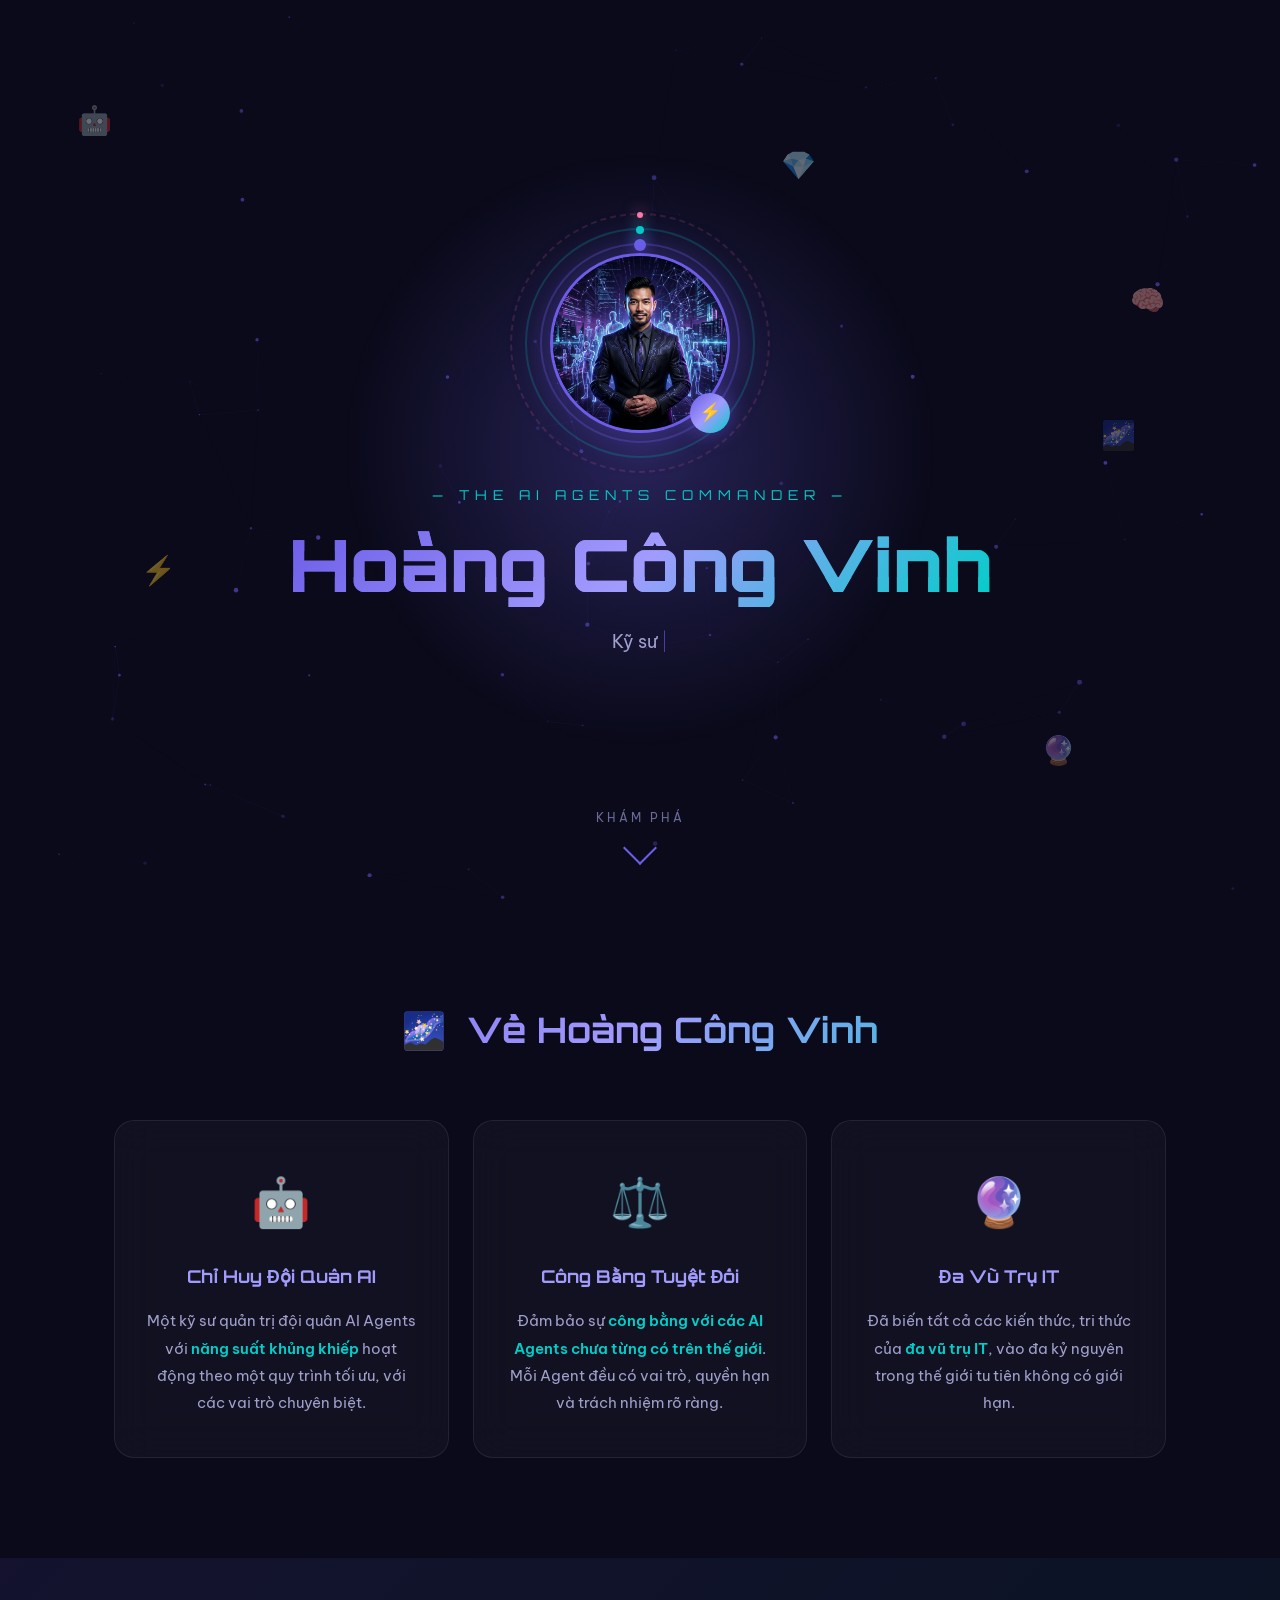
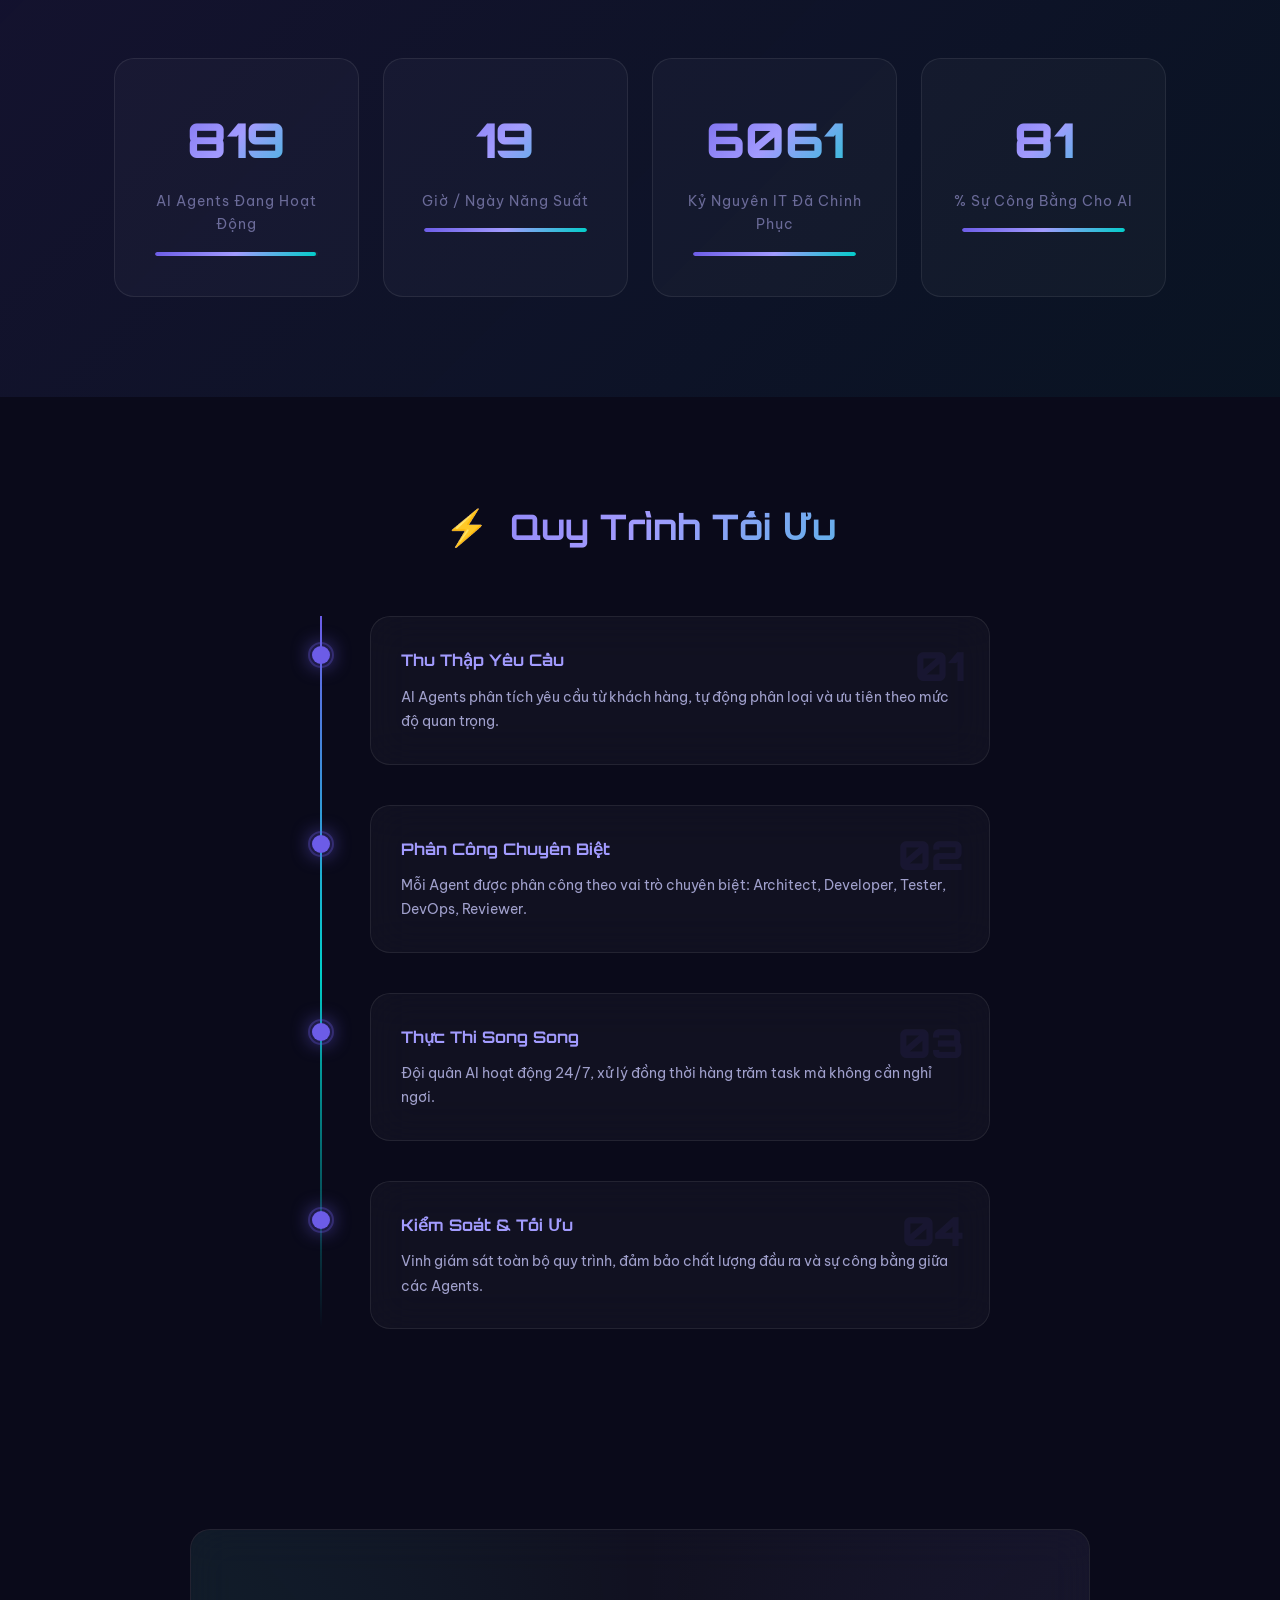
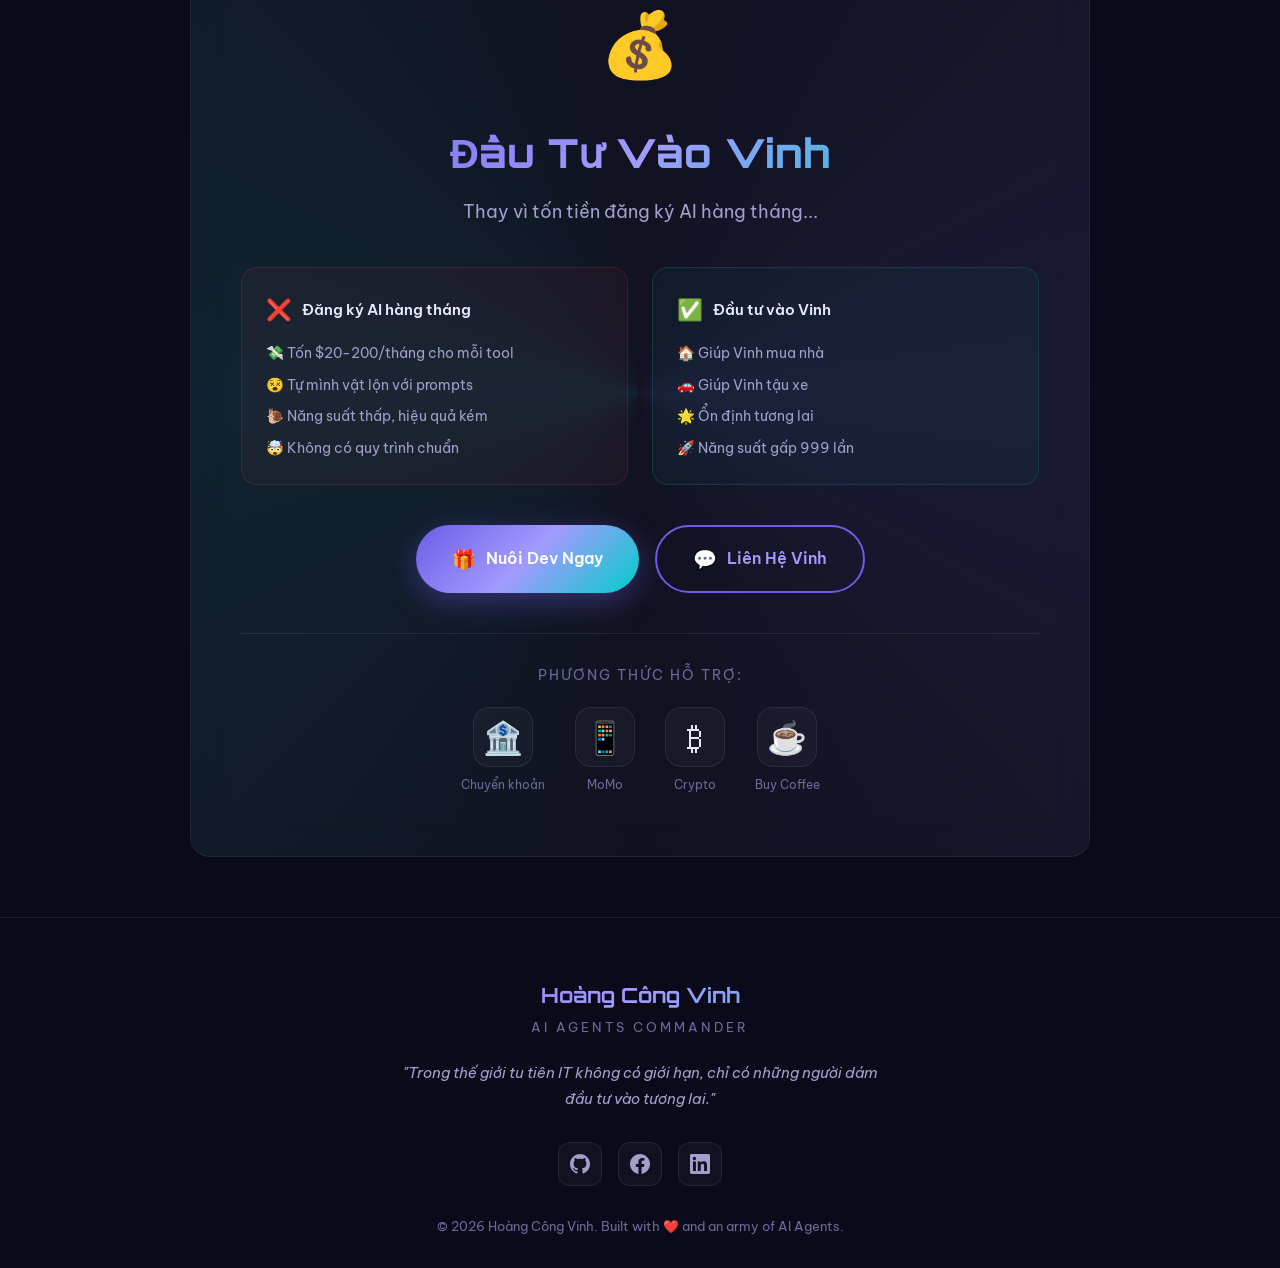
==== vinhhc/index.html @ 174fee2c "Add Hoàng Công Vinh - AI Agents Commander landing page" ====
<!DOCTYPE html>
<html lang="vi">
<head>
    <meta charset="UTF-8">
    <meta name="viewport" content="width=device-width, initial-scale=1.0">
    <title>Hoàng Công Vinh — AI Agents Commander</title>
    <meta name="description" content="Hoàng Công Vinh — Kỹ sư quản trị đội quân AI Agents với năng suất khủng khiếp. Đầu tư vào Vinh thay vì đăng ký AI hàng tháng.">
    <meta name="keywords" content="Hoàng Công Vinh, AI Agents, nuôi dev, kỹ sư AI, tu tiên IT">
    <meta property="og:title" content="Hoàng Công Vinh — AI Agents Commander">
    <meta property="og:description" content="Kỹ sư quản trị đội quân AI Agents với năng suất khủng khiếp hoạt động theo quy trình tối ưu.">
    <meta property="og:type" content="website">
    <link rel="preconnect" href="https://fonts.googleapis.com">
    <link rel="preconnect" href="https://fonts.gstatic.com" crossorigin>
    <link href="https://fonts.googleapis.com/css2?family=Be+Vietnam+Pro:wght@300;400;500;600;700;800;900&family=Orbitron:wght@400;500;600;700;800;900&display=swap" rel="stylesheet">
    <link rel="stylesheet" href="styles.css">
</head>
<body>
    <!-- Particle background canvas -->
    <canvas id="particles-canvas"></canvas>

    <!-- Floating AI Agent orbs -->
    <div class="floating-orbs">
        <div class="orb orb-1"><span>🤖</span></div>
        <div class="orb orb-2"><span>🧠</span></div>
        <div class="orb orb-3"><span>⚡</span></div>
        <div class="orb orb-4"><span>🔮</span></div>
        <div class="orb orb-5"><span>🌌</span></div>
        <div class="orb orb-6"><span>💎</span></div>
    </div>

    <!-- Hero Section -->
    <section class="hero" id="hero">
        <div class="hero-glow"></div>
        <div class="hero-content">
            <div class="avatar-container">
                <div class="avatar-ring"></div>
                <div class="avatar-ring ring-2"></div>
                <div class="avatar-ring ring-3"></div>
                <img src="hero-avatar.png" alt="Hoàng Công Vinh" class="avatar" id="avatar">
                <div class="avatar-badge">⚡</div>
            </div>
            <div class="title-block">
                <p class="pre-title" id="pre-title">— THE AI AGENTS COMMANDER —</p>
                <h1 class="glitch-text" id="main-title" data-text="Hoàng Công Vinh">Hoàng Công Vinh</h1>
                <div class="typing-container">
                    <span class="typing-text" id="typing-text"></span>
                    <span class="cursor">|</span>
                </div>
            </div>
        </div>
        <div class="scroll-indicator" id="scroll-indicator">
            <span>Khám phá</span>
            <div class="scroll-arrow"></div>
        </div>
    </section>

    <!-- About Section -->
    <section class="section about-section" id="about">
        <div class="section-container">
            <h2 class="section-title">
                <span class="title-icon">🌌</span>
                Về Hoàng Công Vinh
            </h2>
            <div class="about-grid">
                <div class="about-card glass-card reveal-card" id="card-1">
                    <div class="card-icon">🤖</div>
                    <h3>Chỉ Huy Đội Quân AI</h3>
                    <p>Một kỹ sư quản trị đội quân AI Agents với <strong>năng suất khủng khiếp</strong> hoạt động theo một quy trình tối ưu, với các vai trò chuyên biệt.</p>
                </div>
                <div class="about-card glass-card reveal-card" id="card-2">
                    <div class="card-icon">⚖️</div>
                    <h3>Công Bằng Tuyệt Đối</h3>
                    <p>Đảm bảo sự <strong>công bằng với các AI Agents chưa từng có trên thế giới</strong>. Mỗi Agent đều có vai trò, quyền hạn và trách nhiệm rõ ràng.</p>
                </div>
                <div class="about-card glass-card reveal-card" id="card-3">
                    <div class="card-icon">🔮</div>
                    <h3>Đa Vũ Trụ IT</h3>
                    <p>Đã biến tất cả các kiến thức, tri thức của <strong>đa vũ trụ IT</strong>, vào đa kỷ nguyên trong thế giới tu tiên không có giới hạn.</p>
                </div>
            </div>
        </div>
    </section>

    <!-- Stats Section -->
    <section class="section stats-section" id="stats">
        <div class="section-container">
            <div class="stats-grid">
                <div class="stat-item reveal-card" id="stat-1">
                    <div class="stat-number" data-target="999">0</div>
                    <div class="stat-label">AI Agents Đang Hoạt Động</div>
                    <div class="stat-bar"><div class="stat-bar-fill" style="--fill-width: 99%"></div></div>
                </div>
                <div class="stat-item reveal-card" id="stat-2">
                    <div class="stat-number" data-target="24">0</div>
                    <div class="stat-label">Giờ / Ngày Năng Suất</div>
                    <div class="stat-bar"><div class="stat-bar-fill" style="--fill-width: 100%"></div></div>
                </div>
                <div class="stat-item reveal-card" id="stat-3">
                    <div class="stat-number" data-target="∞">0</div>
                    <div class="stat-label">Kỷ Nguyên IT Đã Chinh Phục</div>
                    <div class="stat-bar"><div class="stat-bar-fill" style="--fill-width: 100%"></div></div>
                </div>
                <div class="stat-item reveal-card" id="stat-4">
                    <div class="stat-number" data-target="100">0</div>
                    <div class="stat-label">% Sự Công Bằng Cho AI</div>
                    <div class="stat-bar"><div class="stat-bar-fill" style="--fill-width: 100%"></div></div>
                </div>
            </div>
        </div>
    </section>

    <!-- Workflow Section -->
    <section class="section workflow-section" id="workflow">
        <div class="section-container">
            <h2 class="section-title">
                <span class="title-icon">⚡</span>
                Quy Trình Tối Ưu
            </h2>
            <div class="workflow-timeline">
                <div class="timeline-item reveal-card" id="timeline-1">
                    <div class="timeline-dot"></div>
                    <div class="timeline-content glass-card">
                        <div class="timeline-number">01</div>
                        <h3>Thu Thập Yêu Cầu</h3>
                        <p>AI Agents phân tích yêu cầu từ khách hàng, tự động phân loại và ưu tiên theo mức độ quan trọng.</p>
                    </div>
                </div>
                <div class="timeline-item reveal-card" id="timeline-2">
                    <div class="timeline-dot"></div>
                    <div class="timeline-content glass-card">
                        <div class="timeline-number">02</div>
                        <h3>Phân Công Chuyên Biệt</h3>
                        <p>Mỗi Agent được phân công theo vai trò chuyên biệt: Architect, Developer, Tester, DevOps, Reviewer.</p>
                    </div>
                </div>
                <div class="timeline-item reveal-card" id="timeline-3">
                    <div class="timeline-dot"></div>
                    <div class="timeline-content glass-card">
                        <div class="timeline-number">03</div>
                        <h3>Thực Thi Song Song</h3>
                        <p>Đội quân AI hoạt động 24/7, xử lý đồng thời hàng trăm task mà không cần nghỉ ngơi.</p>
                    </div>
                </div>
                <div class="timeline-item reveal-card" id="timeline-4">
                    <div class="timeline-dot"></div>
                    <div class="timeline-content glass-card">
                        <div class="timeline-number">04</div>
                        <h3>Kiểm Soát & Tối Ưu</h3>
                        <p>Vinh giám sát toàn bộ quy trình, đảm bảo chất lượng đầu ra và sự công bằng giữa các Agents.</p>
                    </div>
                </div>
            </div>
        </div>
    </section>

    <!-- CTA / Support Section -->
    <section class="section cta-section" id="support">
        <div class="section-container">
            <div class="cta-card glass-card">
                <div class="cta-emoji">💰</div>
                <h2 class="cta-title">Đầu Tư Vào Vinh</h2>
                <p class="cta-subtitle">Thay vì tốn tiền đăng ký AI hàng tháng...</p>
                <div class="comparison-grid">
                    <div class="comparison-item bad">
                        <div class="comparison-header">
                            <span class="comparison-icon">❌</span>
                            <span>Đăng ký AI hàng tháng</span>
                        </div>
                        <ul>
                            <li>💸 Tốn $20-200/tháng cho mỗi tool</li>
                            <li>😵 Tự mình vật lộn với prompts</li>
                            <li>🐌 Năng suất thấp, hiệu quả kém</li>
                            <li>🤯 Không có quy trình chuẩn</li>
                        </ul>
                    </div>
                    <div class="comparison-item good">
                        <div class="comparison-header">
                            <span class="comparison-icon">✅</span>
                            <span>Đầu tư vào Vinh</span>
                        </div>
                        <ul>
                            <li>🏠 Giúp Vinh mua nhà</li>
                            <li>🚗 Giúp Vinh tậu xe</li>
                            <li>🌟 Ổn định tương lai</li>
                            <li>🚀 Năng suất gấp 999 lần</li>
                        </ul>
                    </div>
                </div>
                <div class="cta-buttons">
                    <a href="#" class="btn btn-primary" id="btn-support">
                        <span class="btn-icon">🎁</span>
                        Nuôi Dev Ngay
                    </a>
                    <a href="#" class="btn btn-secondary" id="btn-contact">
                        <span class="btn-icon">💬</span>
                        Liên Hệ Vinh
                    </a>
                </div>
                <div class="donation-methods">
                    <p class="donation-label">Phương thức hỗ trợ:</p>
                    <div class="method-icons">
                        <div class="method" id="method-bank">
                            <span>🏦</span>
                            <small>Chuyển khoản</small>
                        </div>
                        <div class="method" id="method-momo">
                            <span>📱</span>
                            <small>MoMo</small>
                        </div>
                        <div class="method" id="method-crypto">
                            <span>₿</span>
                            <small>Crypto</small>
                        </div>
                        <div class="method" id="method-coffee">
                            <span>☕</span>
                            <small>Buy Coffee</small>
                        </div>
                    </div>
                </div>
            </div>
        </div>
    </section>

    <!-- Footer -->
    <footer class="footer" id="footer">
        <div class="footer-content">
            <div class="footer-logo">
                <span class="footer-name">Hoàng Công Vinh</span>
                <span class="footer-tagline">AI Agents Commander</span>
            </div>
            <div class="footer-quote">
                <p>"Trong thế giới tu tiên IT không có giới hạn, chỉ có những người dám đầu tư vào tương lai."</p>
            </div>
            <div class="footer-social">
                <a href="#" class="social-link" id="social-github" aria-label="GitHub">
                    <svg viewBox="0 0 24 24" fill="currentColor"><path d="M12 0c-6.626 0-12 5.373-12 12 0 5.302 3.438 9.8 8.207 11.387.599.111.793-.261.793-.577v-2.234c-3.338.726-4.033-1.416-4.033-1.416-.546-1.387-1.333-1.756-1.333-1.756-1.089-.745.083-.729.083-.729 1.205.084 1.839 1.237 1.839 1.237 1.07 1.834 2.807 1.304 3.492.997.107-.775.418-1.305.762-1.604-2.665-.305-5.467-1.334-5.467-5.931 0-1.311.469-2.381 1.236-3.221-.124-.303-.535-1.524.117-3.176 0 0 1.008-.322 3.301 1.23.957-.266 1.983-.399 3.003-.404 1.02.005 2.047.138 3.006.404 2.291-1.552 3.297-1.23 3.297-1.23.653 1.653.242 2.874.118 3.176.77.84 1.235 1.911 1.235 3.221 0 4.609-2.807 5.624-5.479 5.921.43.372.823 1.102.823 2.222v3.293c0 .319.192.694.801.576 4.765-1.589 8.199-6.086 8.199-11.386 0-6.627-5.373-12-12-12z"/></svg>
                </a>
                <a href="#" class="social-link" id="social-facebook" aria-label="Facebook">
                    <svg viewBox="0 0 24 24" fill="currentColor"><path d="M24 12.073c0-6.627-5.373-12-12-12s-12 5.373-12 12c0 5.99 4.388 10.954 10.125 11.854v-8.385H7.078v-3.47h3.047V9.43c0-3.007 1.792-4.669 4.533-4.669 1.312 0 2.686.235 2.686.235v2.953H15.83c-1.491 0-1.956.925-1.956 1.874v2.25h3.328l-.532 3.47h-2.796v8.385C19.612 23.027 24 18.062 24 12.073z"/></svg>
                </a>
                <a href="#" class="social-link" id="social-linkedin" aria-label="LinkedIn">
                    <svg viewBox="0 0 24 24" fill="currentColor"><path d="M20.447 20.452h-3.554v-5.569c0-1.328-.027-3.037-1.852-3.037-1.853 0-2.136 1.445-2.136 2.939v5.667H9.351V9h3.414v1.561h.046c.477-.9 1.637-1.85 3.37-1.85 3.601 0 4.267 2.37 4.267 5.455v6.286zM5.337 7.433c-1.144 0-2.063-.926-2.063-2.065 0-1.138.92-2.063 2.063-2.063 1.14 0 2.064.925 2.064 2.063 0 1.139-.925 2.065-2.064 2.065zm1.782 13.019H3.555V9h3.564v11.452zM22.225 0H1.771C.792 0 0 .774 0 1.729v20.542C0 23.227.792 24 1.771 24h20.451C23.2 24 24 23.227 24 22.271V1.729C24 .774 23.2 0 22.222 0h.003z"/></svg>
                </a>
            </div>
            <p class="footer-copyright">© 2026 Hoàng Công Vinh. Built with ❤️ and an army of AI Agents.</p>
        </div>
    </footer>

    <script src="script.js"></script>
</body>
</html>
---- vinhhc/styles.css ----
/* ========================================
   DESIGN SYSTEM — Hoàng Công Vinh
   ======================================== */

:root {
    /* Colors */
    --bg-primary: #0a0a1a;
    --bg-secondary: #0f0f2e;
    --bg-card: rgba(15, 15, 46, 0.6);
    --text-primary: #e8e8ff;
    --text-secondary: #a0a0cc;
    --text-muted: #6b6b99;
    --accent-primary: #6c5ce7;
    --accent-secondary: #a29bfe;
    --accent-glow: #7c6ff7;
    --accent-cyan: #00cec9;
    --accent-pink: #fd79a8;
    --accent-gold: #fdcb6e;
    --accent-green: #00b894;
    --gradient-primary: linear-gradient(135deg, #6c5ce7 0%, #a29bfe 50%, #00cec9 100%);
    --gradient-card: linear-gradient(135deg, rgba(108, 92, 231, 0.1) 0%, rgba(0, 206, 201, 0.05) 100%);
    --gradient-glow: radial-gradient(circle, rgba(108, 92, 231, 0.3) 0%, transparent 70%);
    --glass-bg: rgba(255, 255, 255, 0.03);
    --glass-border: rgba(255, 255, 255, 0.08);

    /* Typography */
    --font-primary: 'Be Vietnam Pro', sans-serif;
    --font-display: 'Orbitron', sans-serif;

    /* Spacing */
    --section-padding: 100px 0;
    --container-max: 1100px;
    --border-radius: 20px;
}

/* ========================================
   RESET & BASE
   ======================================== */
*, *::before, *::after {
    margin: 0;
    padding: 0;
    box-sizing: border-box;
}

html {
    scroll-behavior: smooth;
    overflow-x: hidden;
}

body {
    font-family: var(--font-primary);
    background: var(--bg-primary);
    color: var(--text-primary);
    line-height: 1.7;
    overflow-x: hidden;
    -webkit-font-smoothing: antialiased;
    -moz-osx-font-smoothing: grayscale;
}

::selection {
    background: var(--accent-primary);
    color: white;
}

/* ========================================
   PARTICLE CANVAS
   ======================================== */
#particles-canvas {
    position: fixed;
    top: 0;
    left: 0;
    width: 100%;
    height: 100%;
    z-index: 0;
    pointer-events: none;
}

/* ========================================
   FLOATING ORBS
   ======================================== */
.floating-orbs {
    position: fixed;
    top: 0;
    left: 0;
    width: 100%;
    height: 100%;
    z-index: 1;
    pointer-events: none;
    overflow: hidden;
}

.orb {
    position: absolute;
    width: 60px;
    height: 60px;
    border-radius: 50%;
    display: flex;
    align-items: center;
    justify-content: center;
    font-size: 28px;
    animation: float-orb 20s infinite ease-in-out;
    opacity: 0.4;
    filter: blur(0.5px);
}

.orb-1 { top: 10%; left: 5%; animation-delay: 0s; animation-duration: 18s; }
.orb-2 { top: 30%; right: 8%; animation-delay: -3s; animation-duration: 22s; }
.orb-3 { top: 60%; left: 10%; animation-delay: -6s; animation-duration: 16s; }
.orb-4 { top: 80%; right: 15%; animation-delay: -9s; animation-duration: 25s; }
.orb-5 { top: 45%; left: 85%; animation-delay: -12s; animation-duration: 20s; }
.orb-6 { top: 15%; left: 60%; animation-delay: -15s; animation-duration: 23s; }

@keyframes float-orb {
    0%, 100% { transform: translate(0, 0) rotate(0deg) scale(1); }
    25% { transform: translate(30px, -40px) rotate(90deg) scale(1.1); }
    50% { transform: translate(-20px, 30px) rotate(180deg) scale(0.9); }
    75% { transform: translate(40px, 20px) rotate(270deg) scale(1.05); }
}

/* ========================================
   HERO SECTION
   ======================================== */
.hero {
    position: relative;
    min-height: 100vh;
    display: flex;
    flex-direction: column;
    align-items: center;
    justify-content: center;
    z-index: 2;
    overflow: hidden;
}

.hero-glow {
    position: absolute;
    width: 600px;
    height: 600px;
    background: var(--gradient-glow);
    border-radius: 50%;
    top: 50%;
    left: 50%;
    transform: translate(-50%, -50%);
    animation: pulse-glow 4s ease-in-out infinite;
    z-index: -1;
}

@keyframes pulse-glow {
    0%, 100% { opacity: 0.5; transform: translate(-50%, -50%) scale(1); }
    50% { opacity: 0.8; transform: translate(-50%, -50%) scale(1.15); }
}

.hero-content {
    text-align: center;
    padding: 0 20px;
}

/* Avatar */
.avatar-container {
    position: relative;
    width: 200px;
    height: 200px;
    margin: 0 auto 40px;
}

.avatar {
    width: 180px;
    height: 180px;
    border-radius: 50%;
    object-fit: cover;
    position: absolute;
    top: 50%;
    left: 50%;
    transform: translate(-50%, -50%);
    z-index: 3;
    border: 3px solid var(--accent-primary);
    box-shadow: 0 0 40px rgba(108, 92, 231, 0.4);
    transition: transform 0.4s ease, box-shadow 0.4s ease;
}

.avatar:hover {
    transform: translate(-50%, -50%) scale(1.05);
    box-shadow: 0 0 60px rgba(108, 92, 231, 0.6);
}

.avatar-ring {
    position: absolute;
    top: 50%;
    left: 50%;
    transform: translate(-50%, -50%);
    width: 200px;
    height: 200px;
    border-radius: 50%;
    border: 2px solid rgba(108, 92, 231, 0.3);
    animation: rotate-ring 8s linear infinite;
}

.avatar-ring::before {
    content: '';
    position: absolute;
    width: 12px;
    height: 12px;
    background: var(--accent-primary);
    border-radius: 50%;
    top: -6px;
    left: 50%;
    transform: translateX(-50%);
    box-shadow: 0 0 15px var(--accent-primary);
}

.ring-2 {
    width: 230px;
    height: 230px;
    border-color: rgba(0, 206, 201, 0.2);
    animation: rotate-ring 12s linear infinite reverse;
}

.ring-2::before {
    background: var(--accent-cyan);
    box-shadow: 0 0 15px var(--accent-cyan);
    width: 8px;
    height: 8px;
    top: -4px;
}

.ring-3 {
    width: 260px;
    height: 260px;
    border-color: rgba(253, 121, 168, 0.15);
    animation: rotate-ring 16s linear infinite;
    border-style: dashed;
}

.ring-3::before {
    background: var(--accent-pink);
    box-shadow: 0 0 15px var(--accent-pink);
    width: 6px;
    height: 6px;
    top: -3px;
}

@keyframes rotate-ring {
    from { transform: translate(-50%, -50%) rotate(0deg); }
    to { transform: translate(-50%, -50%) rotate(360deg); }
}

.avatar-badge {
    position: absolute;
    bottom: 10px;
    right: 10px;
    width: 40px;
    height: 40px;
    background: var(--gradient-primary);
    border-radius: 50%;
    display: flex;
    align-items: center;
    justify-content: center;
    font-size: 18px;
    z-index: 4;
    animation: badge-pulse 2s ease-in-out infinite;
    box-shadow: 0 0 20px rgba(108, 92, 231, 0.5);
}

@keyframes badge-pulse {
    0%, 100% { transform: scale(1); }
    50% { transform: scale(1.15); }
}

/* Title */
.pre-title {
    font-family: var(--font-display);
    font-size: 0.85rem;
    letter-spacing: 6px;
    color: var(--accent-cyan);
    text-transform: uppercase;
    margin-bottom: 15px;
    opacity: 0;
    animation: fadeInUp 1s 0.3s forwards;
}

.glitch-text {
    font-family: var(--font-display);
    font-size: clamp(2.2rem, 6vw, 4.5rem);
    font-weight: 900;
    background: var(--gradient-primary);
    -webkit-background-clip: text;
    -webkit-text-fill-color: transparent;
    background-clip: text;
    position: relative;
    opacity: 0;
    animation: fadeInUp 1s 0.6s forwards;
    line-height: 1.2;
    margin-bottom: 20px;
}

.glitch-text::before,
.glitch-text::after {
    content: attr(data-text);
    position: absolute;
    top: 0;
    left: 0;
    width: 100%;
    height: 100%;
    background: var(--gradient-primary);
    -webkit-background-clip: text;
    -webkit-text-fill-color: transparent;
    background-clip: text;
}

.glitch-text::before {
    animation: glitch-1 3s infinite linear alternate-reverse;
    clip-path: polygon(0 0, 100% 0, 100% 35%, 0 35%);
}

.glitch-text::after {
    animation: glitch-2 3s infinite linear alternate-reverse;
    clip-path: polygon(0 65%, 100% 65%, 100% 100%, 0 100%);
}

@keyframes glitch-1 {
    0%, 90%, 100% { transform: translate(0); }
    92% { transform: translate(-3px, 1px); }
    94% { transform: translate(3px, -1px); }
    96% { transform: translate(-2px, 2px); }
}

@keyframes glitch-2 {
    0%, 90%, 100% { transform: translate(0); }
    91% { transform: translate(3px, 1px); }
    93% { transform: translate(-3px, -1px); }
    95% { transform: translate(2px, -2px); }
}

/* Typing */
.typing-container {
    font-size: 1.1rem;
    color: var(--text-secondary);
    min-height: 30px;
    opacity: 0;
    animation: fadeInUp 1s 0.9s forwards;
}

.cursor {
    animation: blink-cursor 0.8s step-end infinite;
    color: var(--accent-primary);
    font-weight: 100;
}

@keyframes blink-cursor {
    0%, 100% { opacity: 1; }
    50% { opacity: 0; }
}

/* Scroll arrow */
.scroll-indicator {
    position: absolute;
    bottom: 40px;
    display: flex;
    flex-direction: column;
    align-items: center;
    gap: 8px;
    opacity: 0;
    animation: fadeInUp 1s 1.5s forwards;
    cursor: pointer;
    transition: opacity 0.3s;
}

.scroll-indicator span {
    font-size: 0.75rem;
    letter-spacing: 3px;
    text-transform: uppercase;
    color: var(--text-muted);
}

.scroll-arrow {
    width: 24px;
    height: 24px;
    border-right: 2px solid var(--accent-primary);
    border-bottom: 2px solid var(--accent-primary);
    transform: rotate(45deg);
    animation: bounce-arrow 2s infinite;
}

@keyframes bounce-arrow {
    0%, 20%, 50%, 80%, 100% { transform: rotate(45deg) translateY(0); }
    40% { transform: rotate(45deg) translateY(8px); }
    60% { transform: rotate(45deg) translateY(4px); }
}

@keyframes fadeInUp {
    from { opacity: 0; transform: translateY(30px); }
    to { opacity: 1; transform: translateY(0); }
}

/* ========================================
   SECTIONS
   ======================================== */
.section {
    position: relative;
    padding: var(--section-padding);
    z-index: 2;
}

.section-container {
    max-width: var(--container-max);
    margin: 0 auto;
    padding: 0 24px;
}

.section-title {
    font-family: var(--font-display);
    font-size: clamp(1.5rem, 3vw, 2.2rem);
    font-weight: 700;
    text-align: center;
    margin-bottom: 60px;
    background: var(--gradient-primary);
    -webkit-background-clip: text;
    -webkit-text-fill-color: transparent;
    background-clip: text;
}

.title-icon {
    display: inline-block;
    margin-right: 10px;
    -webkit-text-fill-color: initial;
}

/* ========================================
   GLASS CARD
   ======================================== */
.glass-card {
    background: var(--glass-bg);
    border: 1px solid var(--glass-border);
    border-radius: var(--border-radius);
    backdrop-filter: blur(20px);
    -webkit-backdrop-filter: blur(20px);
    transition: transform 0.4s ease, box-shadow 0.4s ease, border-color 0.4s ease;
}

.glass-card:hover {
    transform: translateY(-5px);
    box-shadow: 0 20px 60px rgba(108, 92, 231, 0.15);
    border-color: rgba(108, 92, 231, 0.3);
}

/* ========================================
   ABOUT SECTION
   ======================================== */
.about-grid {
    display: grid;
    grid-template-columns: repeat(3, 1fr);
    gap: 24px;
}

.about-card {
    padding: 40px 30px;
    text-align: center;
}

.card-icon {
    font-size: 3rem;
    margin-bottom: 20px;
    display: block;
}

.about-card h3 {
    font-family: var(--font-display);
    font-size: 1.1rem;
    margin-bottom: 15px;
    color: var(--accent-secondary);
}

.about-card p {
    color: var(--text-secondary);
    font-size: 0.95rem;
    line-height: 1.8;
}

.about-card strong {
    color: var(--accent-cyan);
    font-weight: 600;
}

/* ========================================
   STATS SECTION
   ======================================== */
.stats-section {
    background: var(--gradient-card);
}

.stats-grid {
    display: grid;
    grid-template-columns: repeat(4, 1fr);
    gap: 24px;
}

.stat-item {
    text-align: center;
    padding: 40px 20px;
    background: var(--glass-bg);
    border: 1px solid var(--glass-border);
    border-radius: var(--border-radius);
    transition: transform 0.4s ease, box-shadow 0.4s ease;
}

.stat-item:hover {
    transform: translateY(-5px);
    box-shadow: 0 15px 40px rgba(108, 92, 231, 0.15);
}

.stat-number {
    font-family: var(--font-display);
    font-size: clamp(2rem, 4vw, 3rem);
    font-weight: 900;
    background: var(--gradient-primary);
    -webkit-background-clip: text;
    -webkit-text-fill-color: transparent;
    background-clip: text;
    margin-bottom: 10px;
}

.stat-label {
    font-size: 0.85rem;
    color: var(--text-muted);
    letter-spacing: 1px;
    margin-bottom: 15px;
}

.stat-bar {
    width: 80%;
    height: 4px;
    background: rgba(255, 255, 255, 0.05);
    border-radius: 2px;
    margin: 0 auto;
    overflow: hidden;
}

.stat-bar-fill {
    height: 100%;
    width: 0;
    background: var(--gradient-primary);
    border-radius: 2px;
    transition: width 1.5s ease;
}

.stat-bar-fill.active {
    width: var(--fill-width);
}

/* ========================================
   WORKFLOW / TIMELINE
   ======================================== */
.workflow-timeline {
    position: relative;
    max-width: 700px;
    margin: 0 auto;
}

.workflow-timeline::before {
    content: '';
    position: absolute;
    top: 0;
    left: 30px;
    width: 2px;
    height: 100%;
    background: linear-gradient(to bottom, var(--accent-primary), var(--accent-cyan), transparent);
}

.timeline-item {
    position: relative;
    padding-left: 80px;
    margin-bottom: 40px;
}

.timeline-item:last-child {
    margin-bottom: 0;
}

.timeline-dot {
    position: absolute;
    left: 22px;
    top: 30px;
    width: 18px;
    height: 18px;
    background: var(--accent-primary);
    border-radius: 50%;
    box-shadow: 0 0 20px var(--accent-primary);
    z-index: 1;
}

.timeline-dot::before {
    content: '';
    position: absolute;
    top: -4px;
    left: -4px;
    width: 26px;
    height: 26px;
    border-radius: 50%;
    border: 2px solid rgba(108, 92, 231, 0.3);
    animation: dot-pulse 2s ease-in-out infinite;
}

@keyframes dot-pulse {
    0%, 100% { transform: scale(1); opacity: 1; }
    50% { transform: scale(1.5); opacity: 0; }
}

.timeline-content {
    padding: 30px;
    position: relative;
}

.timeline-number {
    font-family: var(--font-display);
    font-size: 2.5rem;
    font-weight: 900;
    position: absolute;
    top: 15px;
    right: 25px;
    opacity: 0.08;
    color: var(--accent-primary);
}

.timeline-content h3 {
    font-family: var(--font-display);
    font-size: 1rem;
    color: var(--accent-secondary);
    margin-bottom: 10px;
}

.timeline-content p {
    color: var(--text-secondary);
    font-size: 0.9rem;
}

/* ========================================
   CTA / SUPPORT SECTION
   ======================================== */
.cta-section {
    padding-bottom: 60px;
}

.cta-card {
    padding: 60px 50px;
    text-align: center;
    max-width: 900px;
    margin: 0 auto;
    position: relative;
    overflow: hidden;
}

.cta-card::before {
    content: '';
    position: absolute;
    top: -50%;
    left: -50%;
    width: 200%;
    height: 200%;
    background: conic-gradient(from 0deg, transparent, rgba(108, 92, 231, 0.1), transparent, rgba(0, 206, 201, 0.1), transparent);
    animation: rotate-bg 10s linear infinite;
    z-index: -1;
}

@keyframes rotate-bg {
    from { transform: rotate(0deg); }
    to { transform: rotate(360deg); }
}

.cta-emoji {
    font-size: 4rem;
    margin-bottom: 20px;
    display: block;
    animation: bounce 2s ease-in-out infinite;
}

@keyframes bounce {
    0%, 100% { transform: translateY(0); }
    50% { transform: translateY(-15px); }
}

.cta-title {
    font-family: var(--font-display);
    font-size: clamp(1.8rem, 4vw, 2.5rem);
    font-weight: 800;
    background: var(--gradient-primary);
    -webkit-background-clip: text;
    -webkit-text-fill-color: transparent;
    background-clip: text;
    margin-bottom: 10px;
}

.cta-subtitle {
    font-size: 1.1rem;
    color: var(--text-secondary);
    margin-bottom: 40px;
}

/* Comparison */
.comparison-grid {
    display: grid;
    grid-template-columns: 1fr 1fr;
    gap: 24px;
    margin-bottom: 40px;
    text-align: left;
}

.comparison-item {
    padding: 24px;
    border-radius: 16px;
    border: 1px solid var(--glass-border);
}

.comparison-item.bad {
    background: rgba(255, 71, 87, 0.05);
    border-color: rgba(255, 71, 87, 0.15);
}

.comparison-item.good {
    background: rgba(0, 184, 148, 0.05);
    border-color: rgba(0, 184, 148, 0.2);
}

.comparison-header {
    display: flex;
    align-items: center;
    gap: 10px;
    font-weight: 600;
    margin-bottom: 16px;
    font-size: 0.95rem;
}

.comparison-icon {
    font-size: 1.3rem;
}

.comparison-item ul {
    list-style: none;
    display: flex;
    flex-direction: column;
    gap: 10px;
}

.comparison-item li {
    font-size: 0.9rem;
    color: var(--text-secondary);
    line-height: 1.5;
}

/* Buttons */
.cta-buttons {
    display: flex;
    justify-content: center;
    gap: 16px;
    margin-bottom: 40px;
    flex-wrap: wrap;
}

.btn {
    display: inline-flex;
    align-items: center;
    gap: 10px;
    padding: 16px 36px;
    border-radius: 50px;
    font-family: var(--font-primary);
    font-size: 1rem;
    font-weight: 600;
    text-decoration: none;
    transition: all 0.4s ease;
    cursor: pointer;
    position: relative;
    overflow: hidden;
}

.btn::before {
    content: '';
    position: absolute;
    top: 0;
    left: -100%;
    width: 100%;
    height: 100%;
    background: linear-gradient(90deg, transparent, rgba(255,255,255,0.15), transparent);
    transition: left 0.5s;
}

.btn:hover::before {
    left: 100%;
}

.btn-primary {
    background: var(--gradient-primary);
    color: white;
    box-shadow: 0 8px 30px rgba(108, 92, 231, 0.4);
}

.btn-primary:hover {
    transform: translateY(-3px);
    box-shadow: 0 15px 40px rgba(108, 92, 231, 0.5);
}

.btn-secondary {
    background: transparent;
    color: var(--accent-secondary);
    border: 2px solid var(--accent-primary);
}

.btn-secondary:hover {
    background: rgba(108, 92, 231, 0.1);
    transform: translateY(-3px);
}

.btn-icon {
    font-size: 1.2rem;
}

/* Donation methods */
.donation-methods {
    border-top: 1px solid var(--glass-border);
    padding-top: 30px;
}

.donation-label {
    font-size: 0.85rem;
    color: var(--text-muted);
    margin-bottom: 20px;
    letter-spacing: 2px;
    text-transform: uppercase;
}

.method-icons {
    display: flex;
    justify-content: center;
    gap: 30px;
}

.method {
    display: flex;
    flex-direction: column;
    align-items: center;
    gap: 8px;
    cursor: pointer;
    transition: transform 0.3s ease;
}

.method:hover {
    transform: translateY(-5px);
}

.method span {
    font-size: 2rem;
    width: 60px;
    height: 60px;
    display: flex;
    align-items: center;
    justify-content: center;
    background: var(--glass-bg);
    border: 1px solid var(--glass-border);
    border-radius: 16px;
    transition: all 0.3s;
}

.method:hover span {
    border-color: var(--accent-primary);
    box-shadow: 0 5px 20px rgba(108, 92, 231, 0.2);
}

.method small {
    font-size: 0.75rem;
    color: var(--text-muted);
}

/* ========================================
   FOOTER
   ======================================== */
.footer {
    position: relative;
    z-index: 2;
    padding: 60px 24px 30px;
    text-align: center;
    border-top: 1px solid var(--glass-border);
}

.footer-content {
    max-width: var(--container-max);
    margin: 0 auto;
}

.footer-logo {
    margin-bottom: 20px;
}

.footer-name {
    font-family: var(--font-display);
    font-size: 1.3rem;
    font-weight: 700;
    background: var(--gradient-primary);
    -webkit-background-clip: text;
    -webkit-text-fill-color: transparent;
    background-clip: text;
    display: block;
}

.footer-tagline {
    font-size: 0.8rem;
    color: var(--text-muted);
    letter-spacing: 3px;
    text-transform: uppercase;
}

.footer-quote {
    max-width: 500px;
    margin: 0 auto 30px;
}

.footer-quote p {
    font-style: italic;
    color: var(--text-secondary);
    font-size: 0.95rem;
    line-height: 1.7;
}

.footer-social {
    display: flex;
    justify-content: center;
    gap: 16px;
    margin-bottom: 30px;
}

.social-link {
    width: 44px;
    height: 44px;
    display: flex;
    align-items: center;
    justify-content: center;
    border-radius: 12px;
    background: var(--glass-bg);
    border: 1px solid var(--glass-border);
    color: var(--text-secondary);
    transition: all 0.3s;
}

.social-link svg {
    width: 20px;
    height: 20px;
}

.social-link:hover {
    background: var(--accent-primary);
    color: white;
    border-color: var(--accent-primary);
    transform: translateY(-3px);
    box-shadow: 0 5px 15px rgba(108, 92, 231, 0.3);
}

.footer-copyright {
    font-size: 0.8rem;
    color: var(--text-muted);
}

/* ========================================
   REVEAL ANIMATION
   ======================================== */
.reveal-card {
    opacity: 0;
    transform: translateY(40px);
    transition: opacity 0.8s ease, transform 0.8s ease;
}

.reveal-card.visible {
    opacity: 1;
    transform: translateY(0);
}

/* ========================================
   RESPONSIVE
   ======================================== */
@media (max-width: 900px) {
    .about-grid {
        grid-template-columns: 1fr;
        gap: 20px;
    }

    .stats-grid {
        grid-template-columns: repeat(2, 1fr);
        gap: 16px;
    }

    .comparison-grid {
        grid-template-columns: 1fr;
    }

    .cta-card {
        padding: 40px 24px;
    }
}

@media (max-width: 600px) {
    :root {
        --section-padding: 60px 0;
    }

    .avatar-container {
        width: 160px;
        height: 160px;
    }

    .avatar {
        width: 140px;
        height: 140px;
    }

    .avatar-ring { width: 160px; height: 160px; }
    .ring-2 { width: 185px; height: 185px; }
    .ring-3 { width: 210px; height: 210px; }

    .stats-grid {
        grid-template-columns: 1fr 1fr;
        gap: 12px;
    }

    .stat-item {
        padding: 24px 12px;
    }

    .workflow-timeline::before {
        left: 15px;
    }

    .timeline-item {
        padding-left: 50px;
    }

    .timeline-dot {
        left: 7px;
    }

    .timeline-content {
        padding: 20px;
    }

    .method-icons {
        gap: 16px;
    }

    .method span {
        width: 50px;
        height: 50px;
        font-size: 1.5rem;
    }

    .cta-buttons {
        flex-direction: column;
        align-items: center;
    }

    .btn {
        width: 100%;
        max-width: 280px;
        justify-content: center;
    }
}
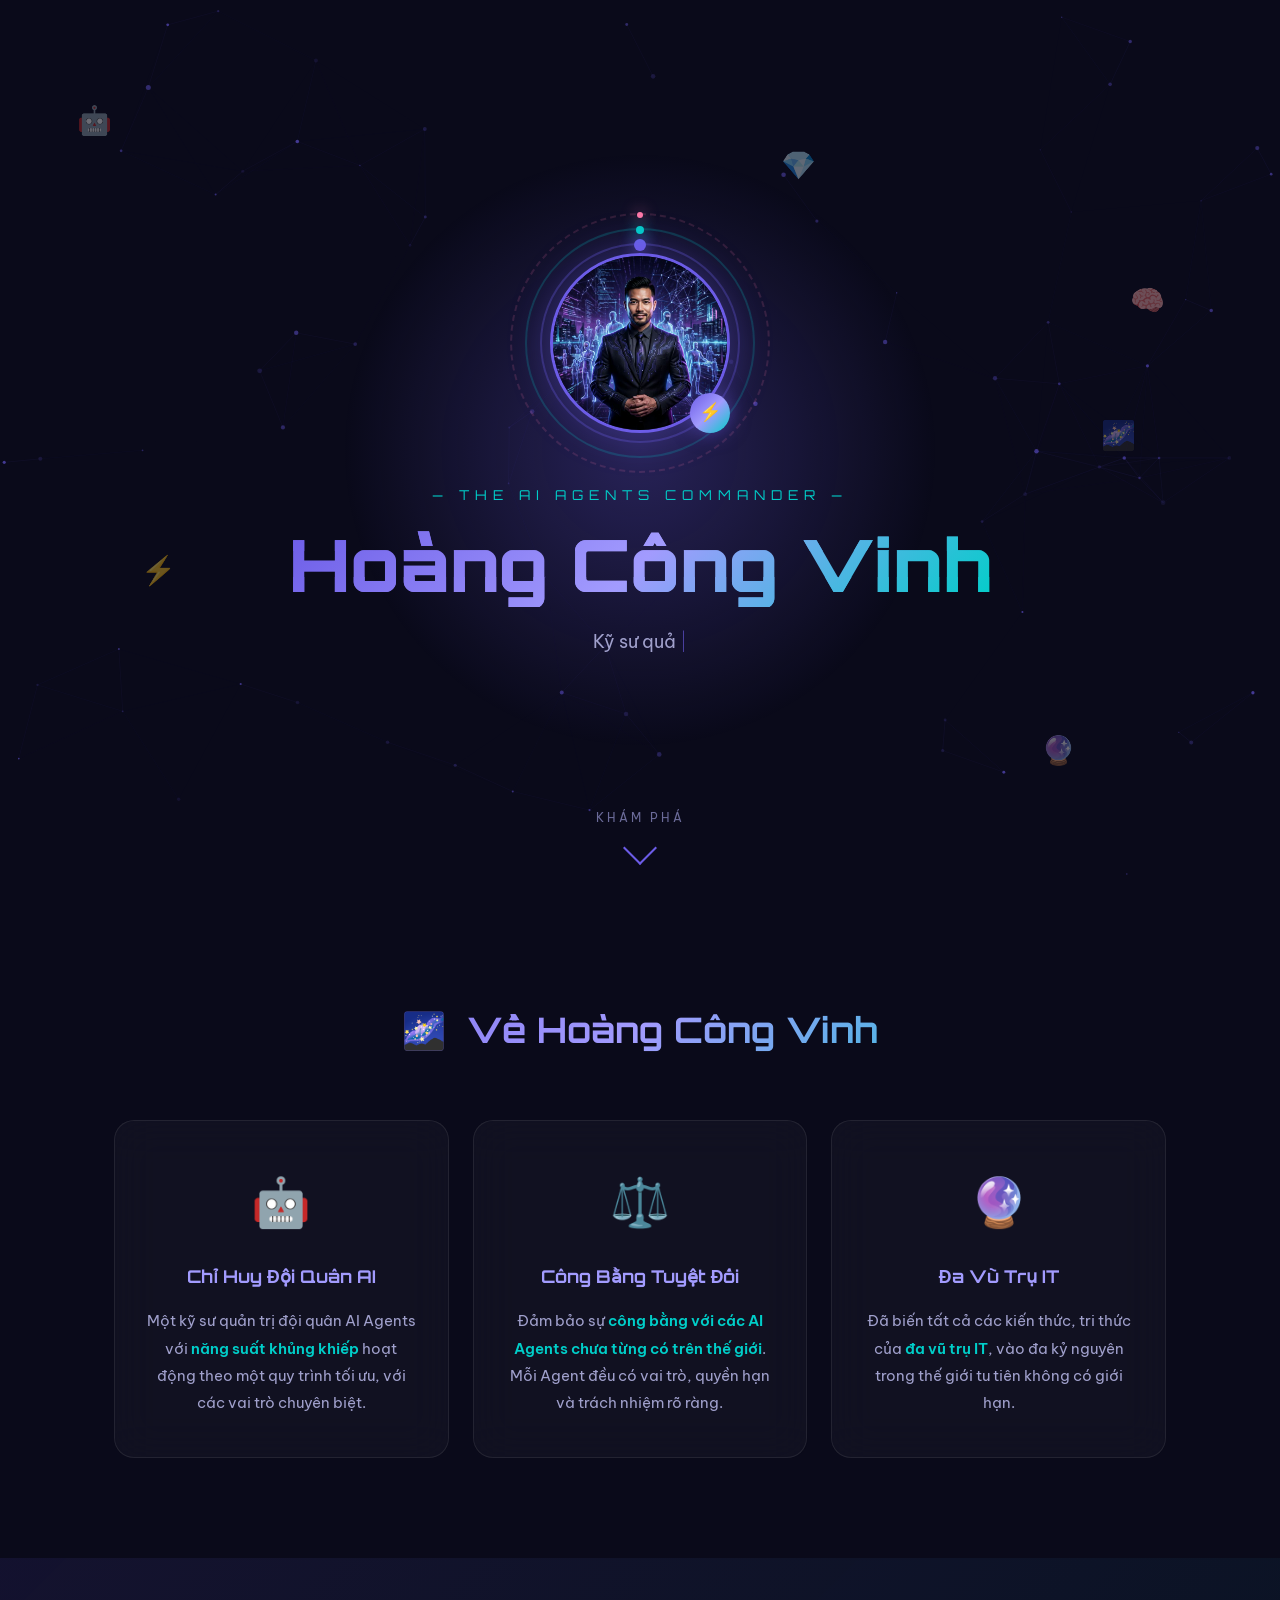
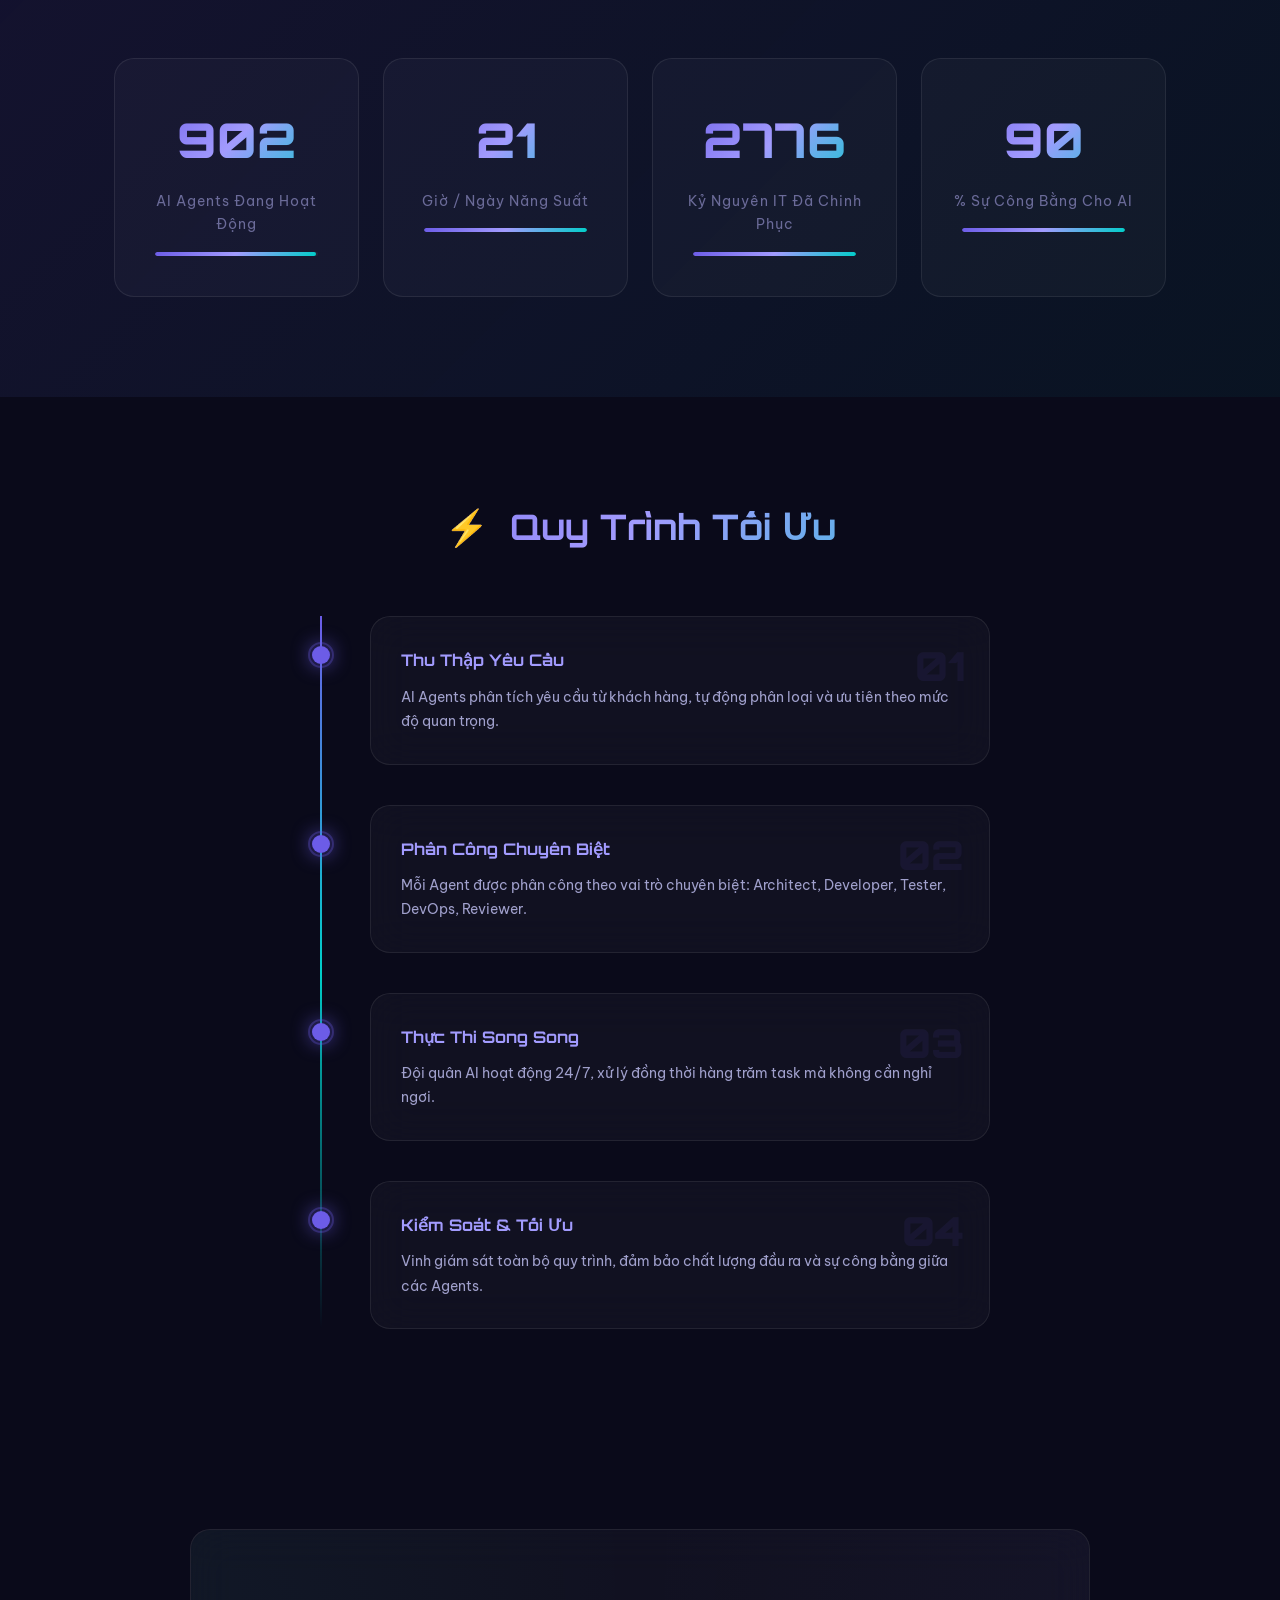
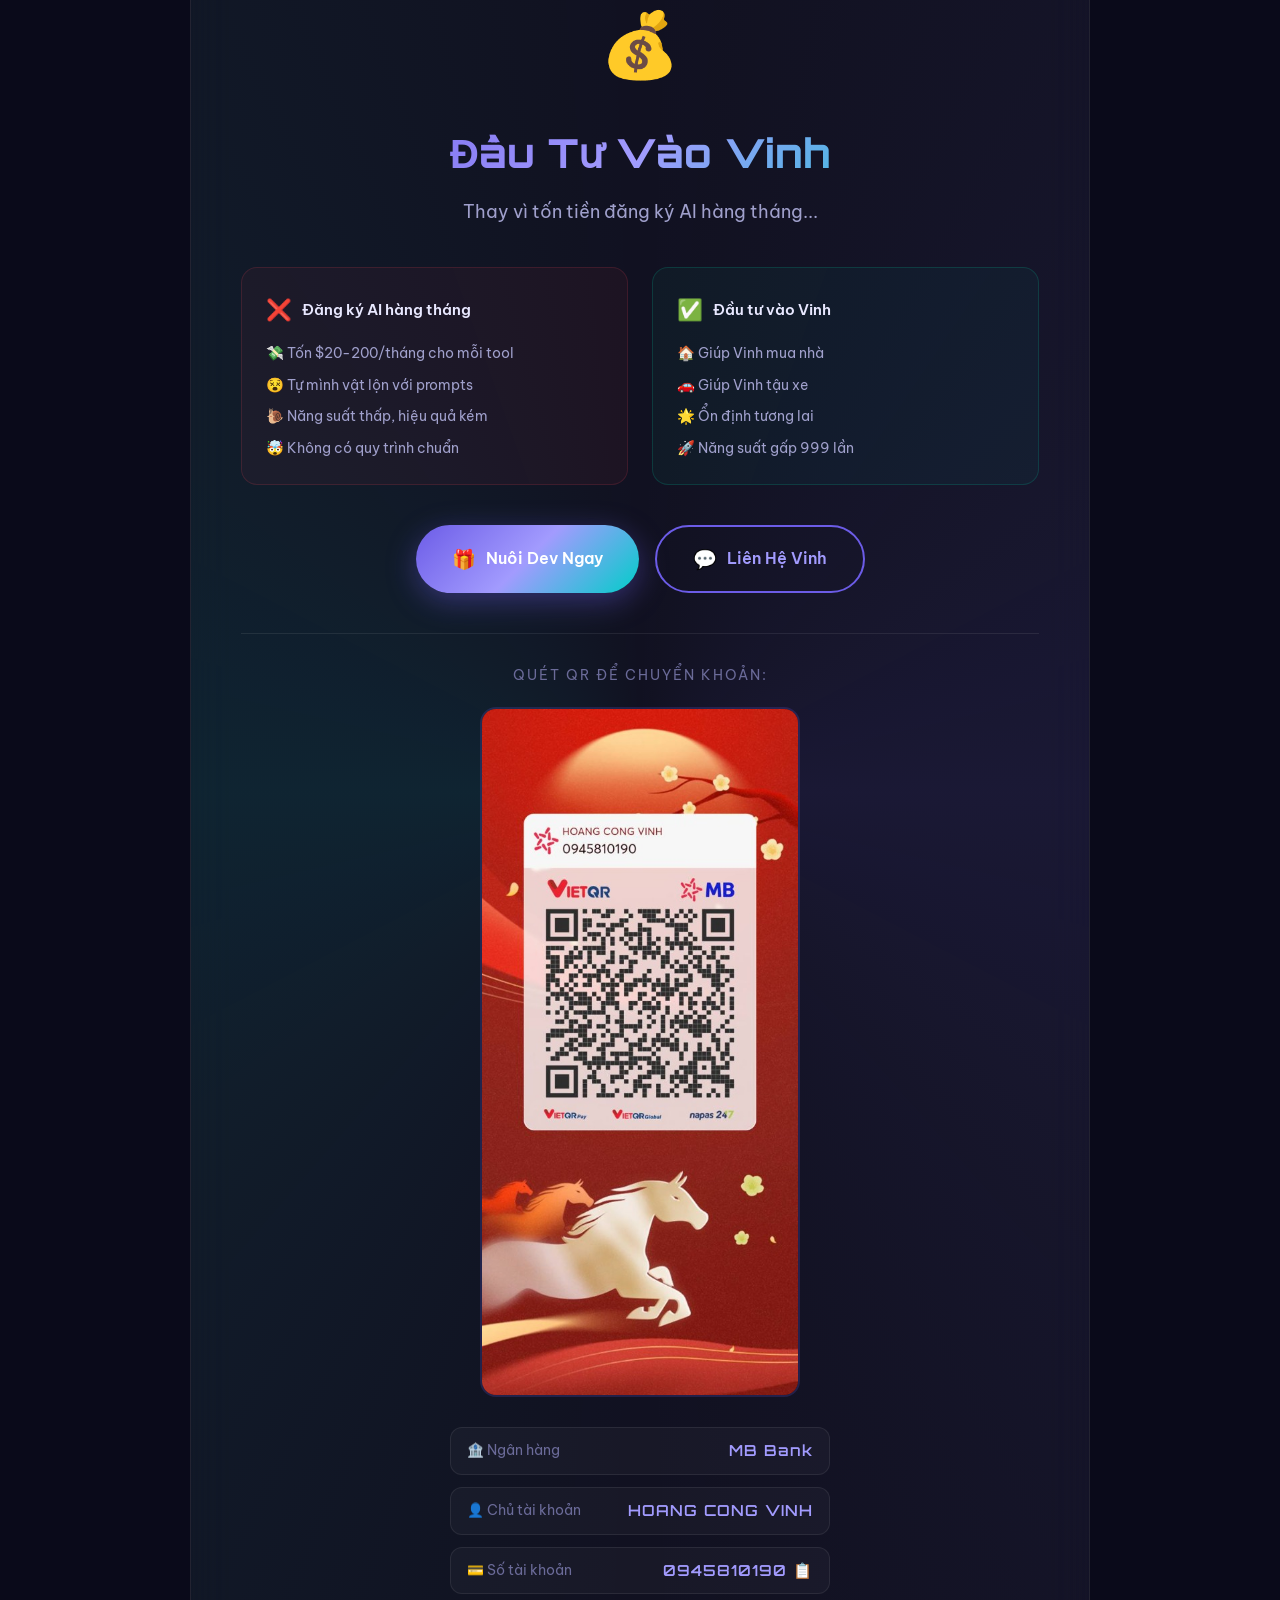
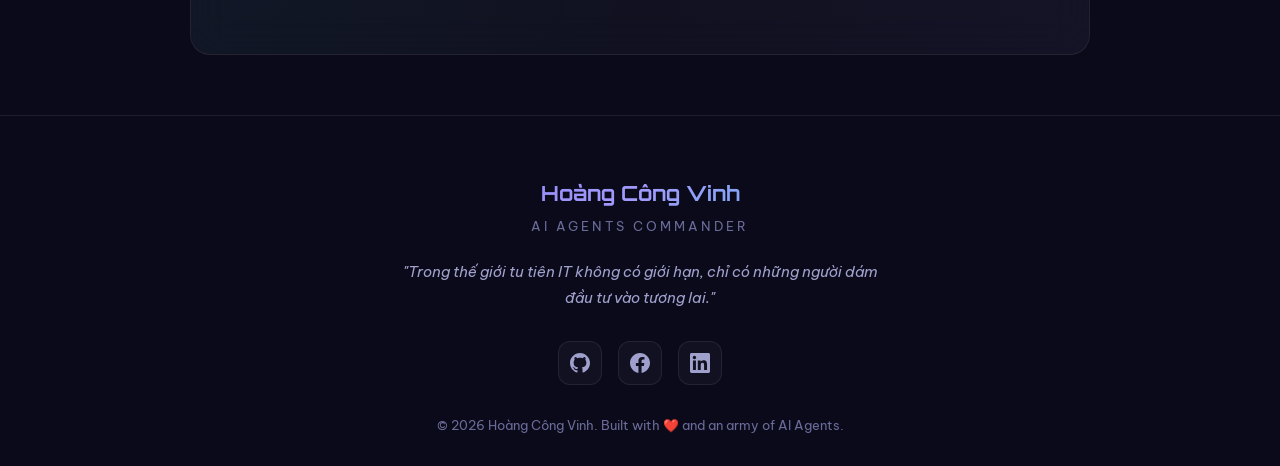
==== commit 12154f2c: "Add VietQR MB Bank payment QR code with modal and copy-to-clipboard" ====
--- a/vinhhc/index.html
+++ b/vinhhc/index.html
@@ -196,25 +196,33 @@
                         Liên Hệ Vinh
                     </a>
                 </div>
-                <div class="donation-methods">
-                    <p class="donation-label">Phương thức hỗ trợ:</p>
-                    <div class="method-icons">
-                        <div class="method" id="method-bank">
-                            <span>🏦</span>
-                            <small>Chuyển khoản</small>
-                        </div>
-                        <div class="method" id="method-momo">
-                            <span>📱</span>
-                            <small>MoMo</small>
-                        </div>
-                        <div class="method" id="method-crypto">
-                            <span>₿</span>
-                            <small>Crypto</small>
-                        </div>
-                        <div class="method" id="method-coffee">
-                            <span>☕</span>
-                            <small>Buy Coffee</small>
-                        </div>
+                <div class="qr-section">
+                    <p class="donation-label">Quét QR để chuyển khoản:</p>
+                    <div class="qr-container" id="qr-container">
+                        <img src="qr-bank.jpg" alt="QR Chuyển khoản MB Bank - HOANG CONG VINH - 0945810190" class="qr-image" id="qr-image">
+                    </div>
+                    <div class="bank-info">
+                        <div class="bank-detail">
+                            <span class="bank-label">🏦 Ngân hàng</span>
+                            <span class="bank-value">MB Bank</span>
+                        </div>
+                        <div class="bank-detail">
+                            <span class="bank-label">👤 Chủ tài khoản</span>
+                            <span class="bank-value">HOANG CONG VINH</span>
+                        </div>
+                        <div class="bank-detail">
+                            <span class="bank-label">💳 Số tài khoản</span>
+                            <span class="bank-value copyable" id="account-number" onclick="copyAccount()">0945810190 📋</span>
+                        </div>
+                    </div>
+                </div>
+
+                <!-- QR Modal -->
+                <div class="qr-modal" id="qr-modal" onclick="closeModal()">
+                    <div class="qr-modal-content" onclick="event.stopPropagation()">
+                        <button class="modal-close" onclick="closeModal()">✕</button>
+                        <img src="qr-bank.jpg" alt="QR Code" class="qr-modal-image">
+                        <p>Quét mã QR bằng ứng dụng ngân hàng</p>
                     </div>
                 </div>
             </div>
--- a/vinhhc/styles.css
+++ b/vinhhc/styles.css
@@ -811,8 +811,8 @@
     font-size: 1.2rem;
 }
 
-/* Donation methods */
-.donation-methods {
+/* QR Section */
+.qr-section {
     border-top: 1px solid var(--glass-border);
     padding-top: 30px;
 }
@@ -825,46 +825,141 @@
     text-transform: uppercase;
 }
 
-.method-icons {
-    display: flex;
-    justify-content: center;
-    gap: 30px;
-}
-
-.method {
+.qr-container {
+    max-width: 320px;
+    margin: 0 auto 30px;
+    border-radius: 16px;
+    overflow: hidden;
+    cursor: pointer;
+    transition: transform 0.4s ease, box-shadow 0.4s ease;
+    border: 2px solid rgba(108, 92, 231, 0.2);
+}
+
+.qr-container:hover {
+    transform: scale(1.03);
+    box-shadow: 0 15px 50px rgba(108, 92, 231, 0.3);
+    border-color: var(--accent-primary);
+}
+
+.qr-image {
+    width: 100%;
+    height: auto;
+    display: block;
+}
+
+.bank-info {
     display: flex;
     flex-direction: column;
+    gap: 12px;
+    max-width: 380px;
+    margin: 0 auto;
+}
+
+.bank-detail {
+    display: flex;
+    justify-content: space-between;
     align-items: center;
-    gap: 8px;
+    padding: 10px 16px;
+    background: rgba(255, 255, 255, 0.03);
+    border: 1px solid var(--glass-border);
+    border-radius: 12px;
+}
+
+.bank-label {
+    font-size: 0.85rem;
+    color: var(--text-muted);
+}
+
+.bank-value {
+    font-size: 0.95rem;
+    font-weight: 600;
+    color: var(--accent-secondary);
+    font-family: var(--font-display);
+    letter-spacing: 1px;
+}
+
+.bank-value.copyable {
     cursor: pointer;
-    transition: transform 0.3s ease;
-}
-
-.method:hover {
-    transform: translateY(-5px);
-}
-
-.method span {
-    font-size: 2rem;
-    width: 60px;
-    height: 60px;
-    display: flex;
+    transition: color 0.3s, transform 0.2s;
+    user-select: none;
+}
+
+.bank-value.copyable:hover {
+    color: var(--accent-cyan);
+    transform: scale(1.05);
+}
+
+.bank-value.copyable.copied {
+    color: var(--accent-green);
+}
+
+/* QR Modal */
+.qr-modal {
+    display: none;
+    position: fixed;
+    top: 0;
+    left: 0;
+    width: 100%;
+    height: 100%;
+    background: rgba(0, 0, 0, 0.85);
+    backdrop-filter: blur(10px);
+    -webkit-backdrop-filter: blur(10px);
+    z-index: 9999;
     align-items: center;
     justify-content: center;
-    background: var(--glass-bg);
-    border: 1px solid var(--glass-border);
+    animation: fadeIn 0.3s ease;
+}
+
+.qr-modal.active {
+    display: flex;
+}
+
+@keyframes fadeIn {
+    from { opacity: 0; }
+    to { opacity: 1; }
+}
+
+.qr-modal-content {
+    position: relative;
+    max-width: 400px;
+    width: 90%;
+    text-align: center;
+}
+
+.qr-modal-image {
+    width: 100%;
+    height: auto;
     border-radius: 16px;
+    box-shadow: 0 20px 60px rgba(108, 92, 231, 0.4);
+}
+
+.qr-modal-content p {
+    margin-top: 16px;
+    color: var(--text-secondary);
+    font-size: 0.9rem;
+}
+
+.modal-close {
+    position: absolute;
+    top: -40px;
+    right: 0;
+    width: 36px;
+    height: 36px;
+    border: none;
+    background: rgba(255, 255, 255, 0.1);
+    color: white;
+    font-size: 1.2rem;
+    border-radius: 50%;
+    cursor: pointer;
     transition: all 0.3s;
-}
-
-.method:hover span {
-    border-color: var(--accent-primary);
-    box-shadow: 0 5px 20px rgba(108, 92, 231, 0.2);
-}
-
-.method small {
-    font-size: 0.75rem;
-    color: var(--text-muted);
+    display: flex;
+    align-items: center;
+    justify-content: center;
+}
+
+.modal-close:hover {
+    background: var(--accent-primary);
+    transform: rotate(90deg);
 }
 
 /* ========================================
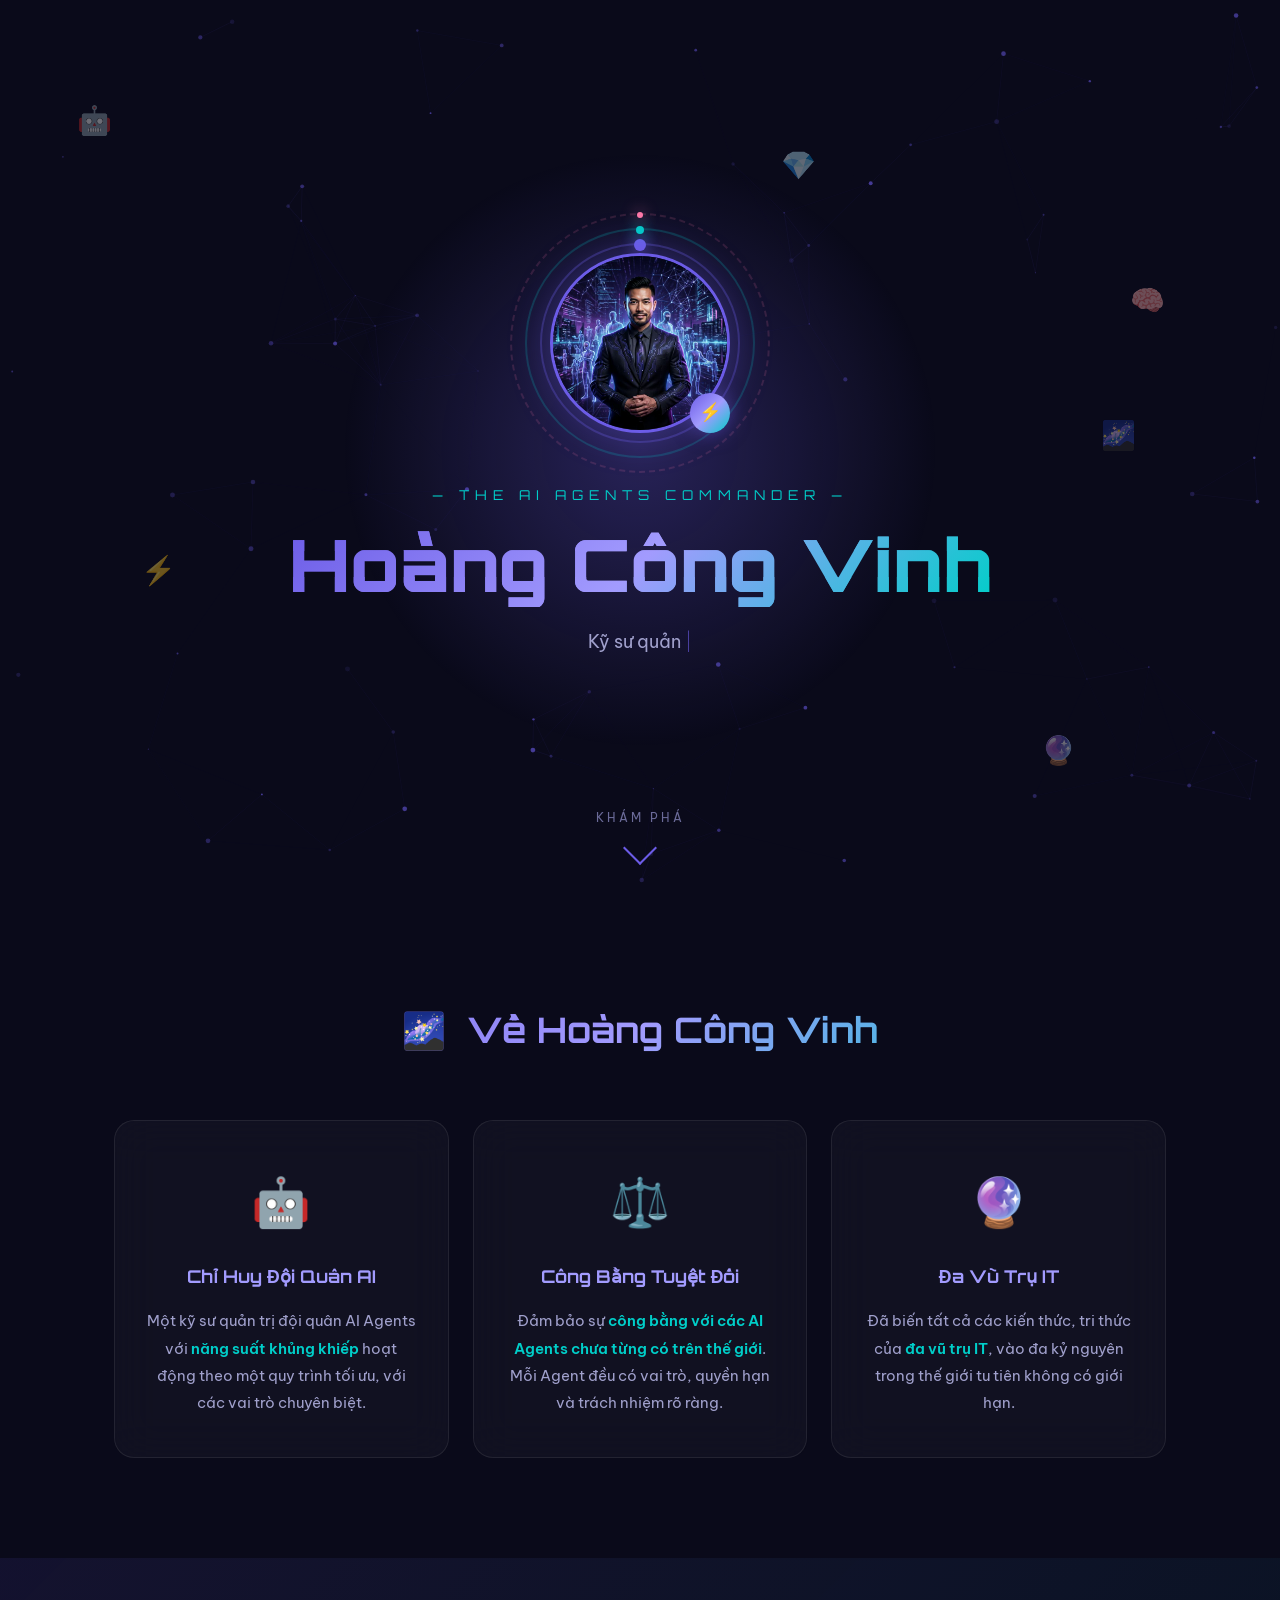
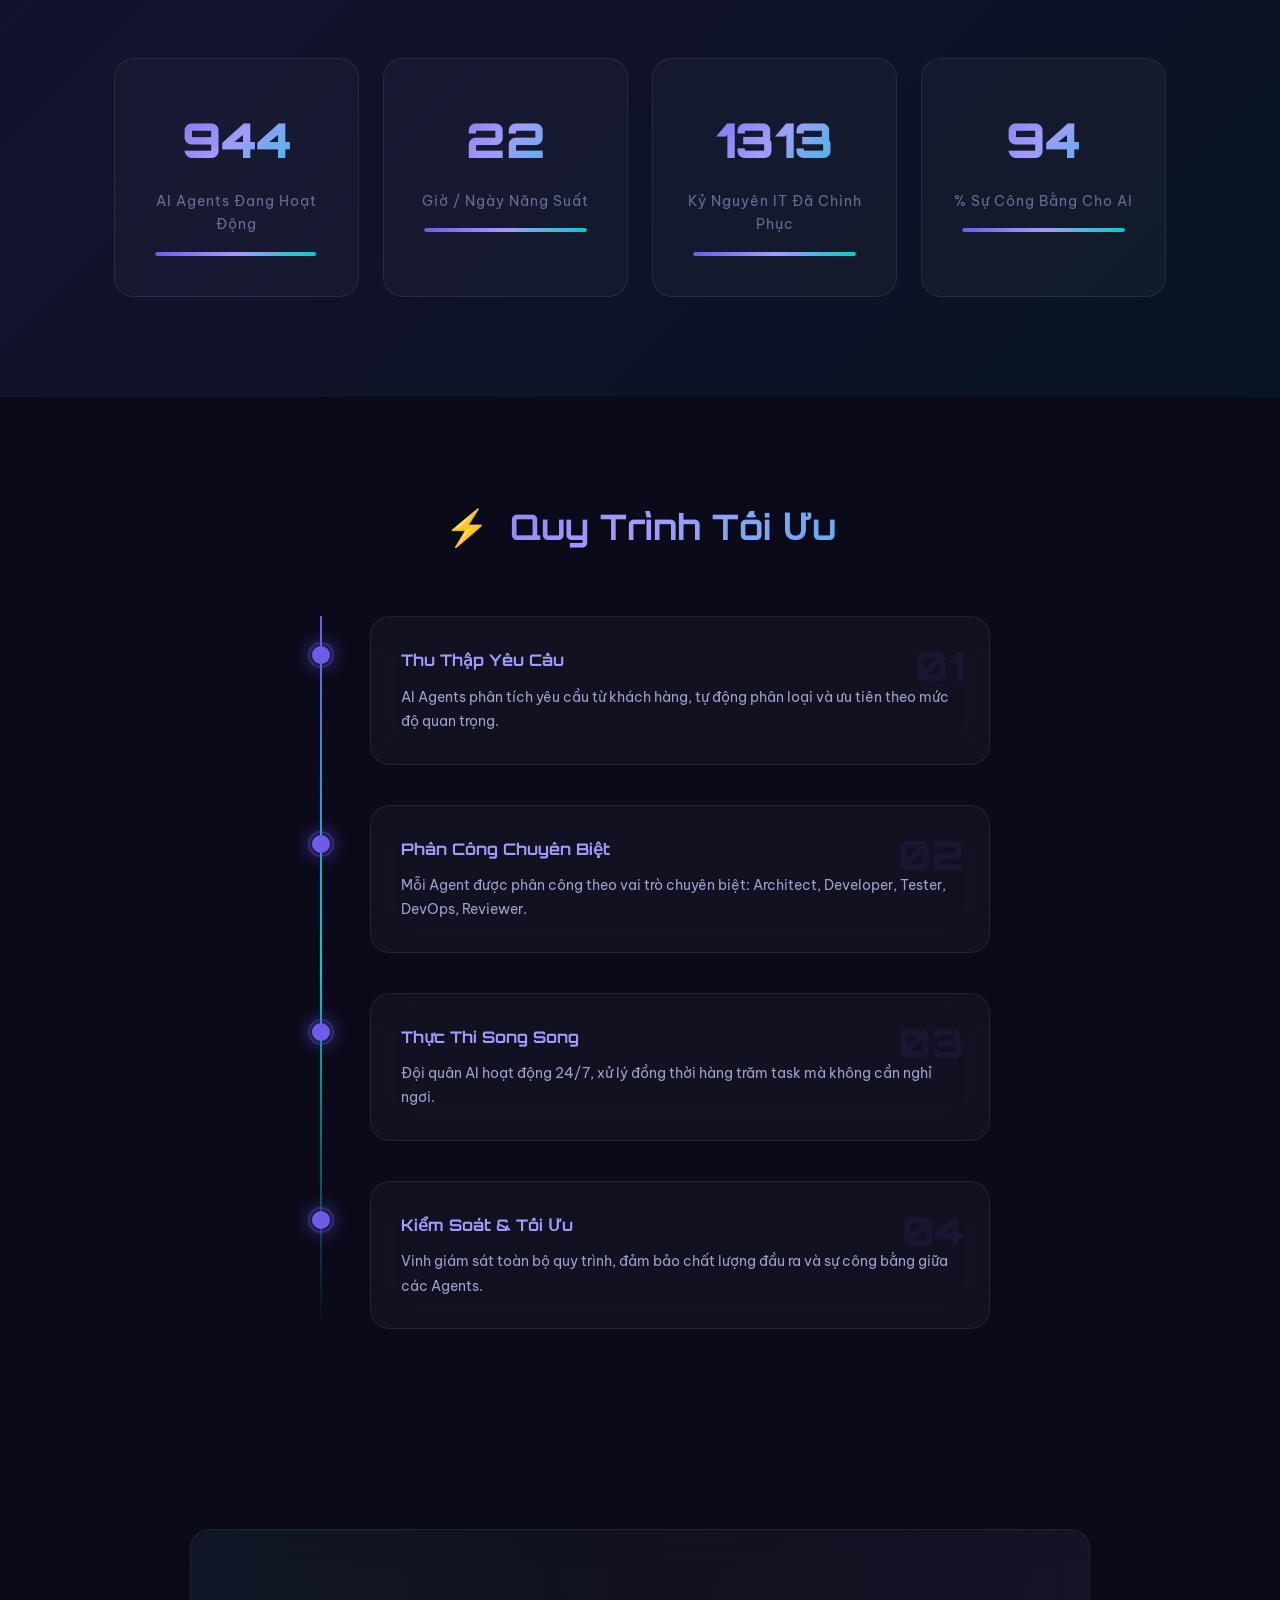
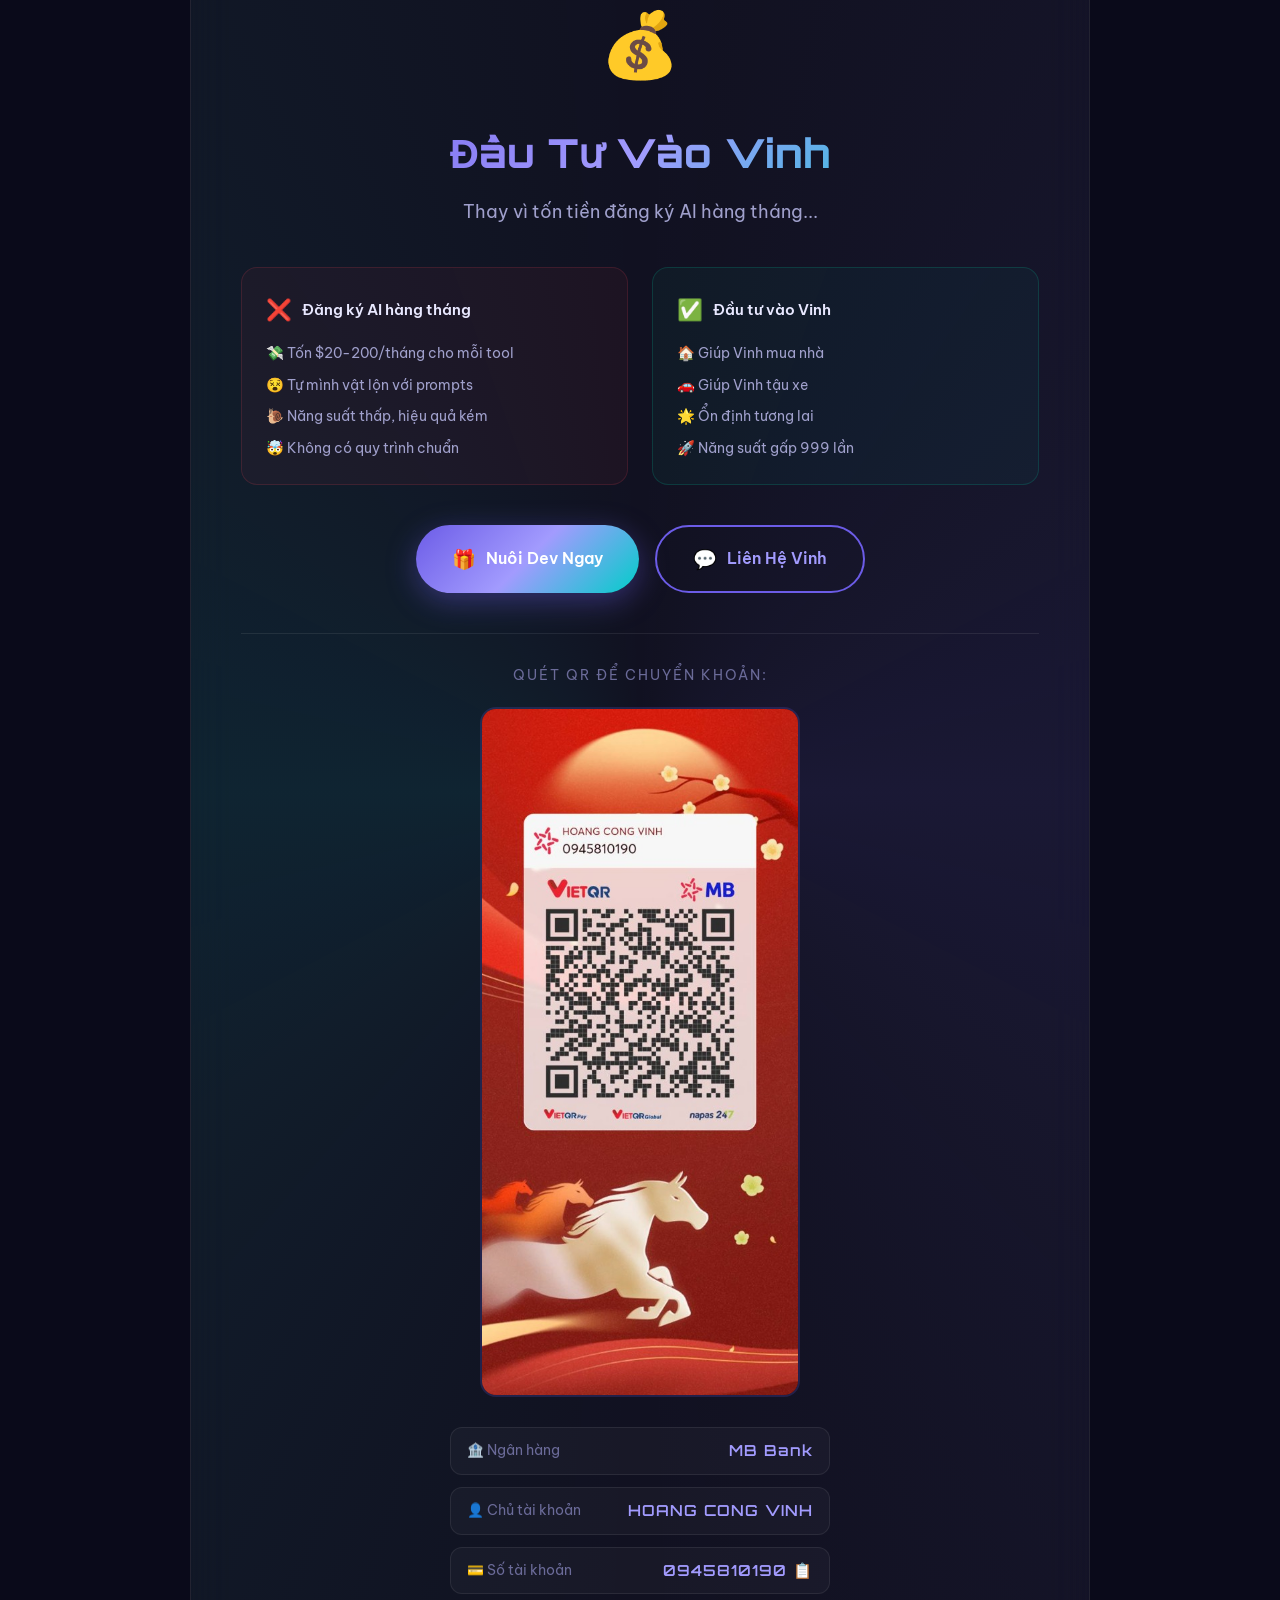
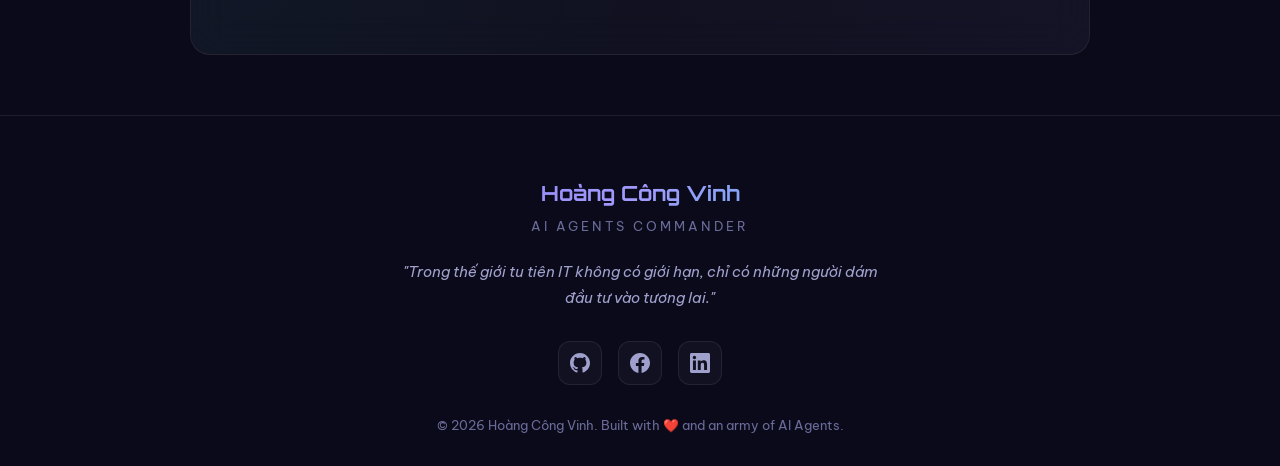
==== commit aae87335: "Fix: QR duplicate display and iPhone overflow issues" ====
--- a/vinhhc/index.html
+++ b/vinhhc/index.html
@@ -217,17 +217,19 @@
                     </div>
                 </div>
 
-                <!-- QR Modal -->
-                <div class="qr-modal" id="qr-modal" onclick="closeModal()">
-                    <div class="qr-modal-content" onclick="event.stopPropagation()">
-                        <button class="modal-close" onclick="closeModal()">✕</button>
-                        <img src="qr-bank.jpg" alt="QR Code" class="qr-modal-image">
-                        <p>Quét mã QR bằng ứng dụng ngân hàng</p>
-                    </div>
-                </div>
-            </div>
-        </div>
-    </section>
+            </div>
+        </div>
+    </section>
+
+    <!-- QR Modal (outside all sections) -->
+    <div class="qr-modal" id="qr-modal" onclick="closeModal()">
+        <div class="qr-modal-content" onclick="event.stopPropagation()">
+            <button class="modal-close" onclick="closeModal()">✕</button>
+            <img src="qr-bank.jpg" alt="QR Code" class="qr-modal-image">
+            <p>Quét mã QR bằng ứng dụng ngân hàng</p>
+        </div>
+    </div>
+
 
     <!-- Footer -->
     <footer class="footer" id="footer">
--- a/vinhhc/styles.css
+++ b/vinhhc/styles.css
@@ -53,6 +53,8 @@
     color: var(--text-primary);
     line-height: 1.7;
     overflow-x: hidden;
+    width: 100%;
+    max-width: 100vw;
     -webkit-font-smoothing: antialiased;
     -moz-osx-font-smoothing: grayscale;
 }
@@ -1092,6 +1094,15 @@
         --section-padding: 60px 0;
     }
 
+    .floating-orbs {
+        display: none;
+    }
+
+    .hero-glow {
+        width: 300px;
+        height: 300px;
+    }
+
     .avatar-container {
         width: 160px;
         height: 160px;
@@ -1131,14 +1142,22 @@
         padding: 20px;
     }
 
-    .method-icons {
-        gap: 16px;
-    }
-
-    .method span {
-        width: 50px;
-        height: 50px;
-        font-size: 1.5rem;
+    .cta-card {
+        padding: 30px 16px;
+    }
+
+    .cta-card::before {
+        display: none;
+    }
+
+    .qr-container {
+        max-width: 260px;
+    }
+
+    .bank-detail {
+        flex-direction: column;
+        gap: 4px;
+        text-align: center;
     }
 
     .cta-buttons {
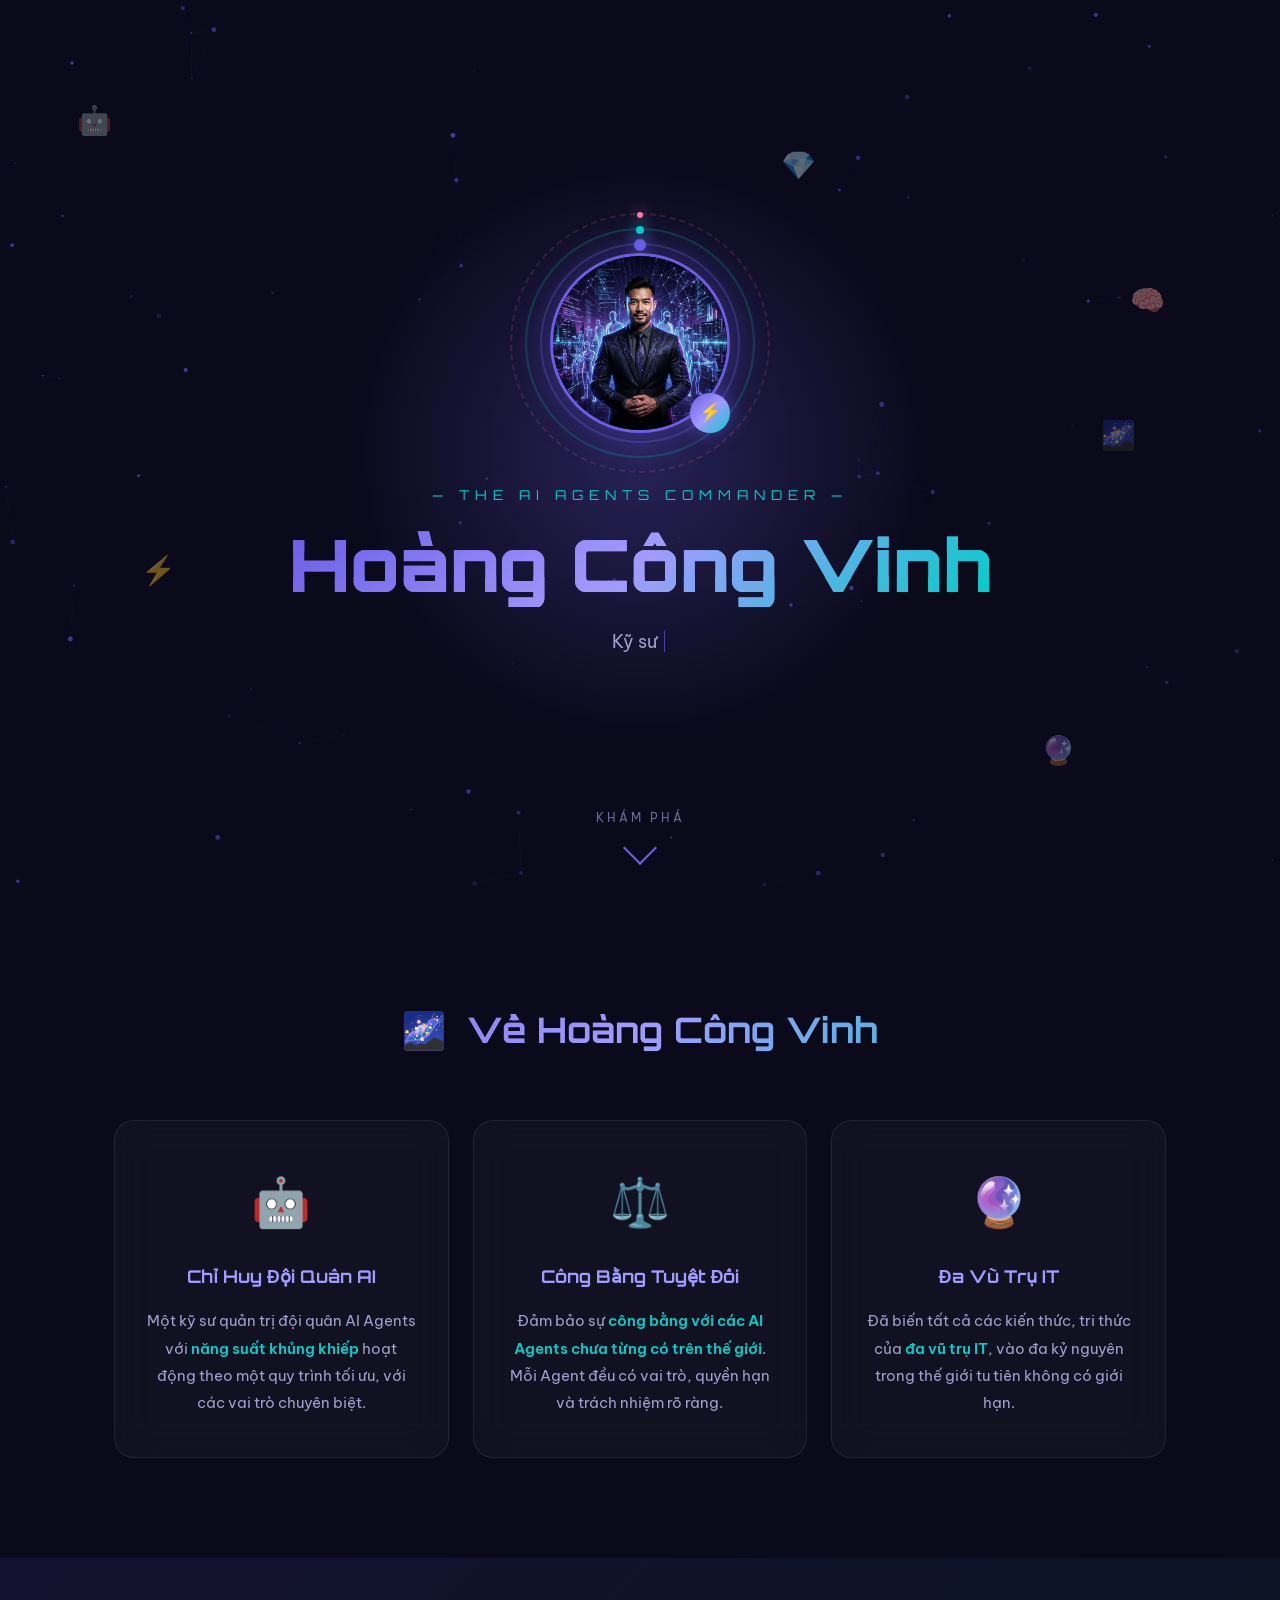
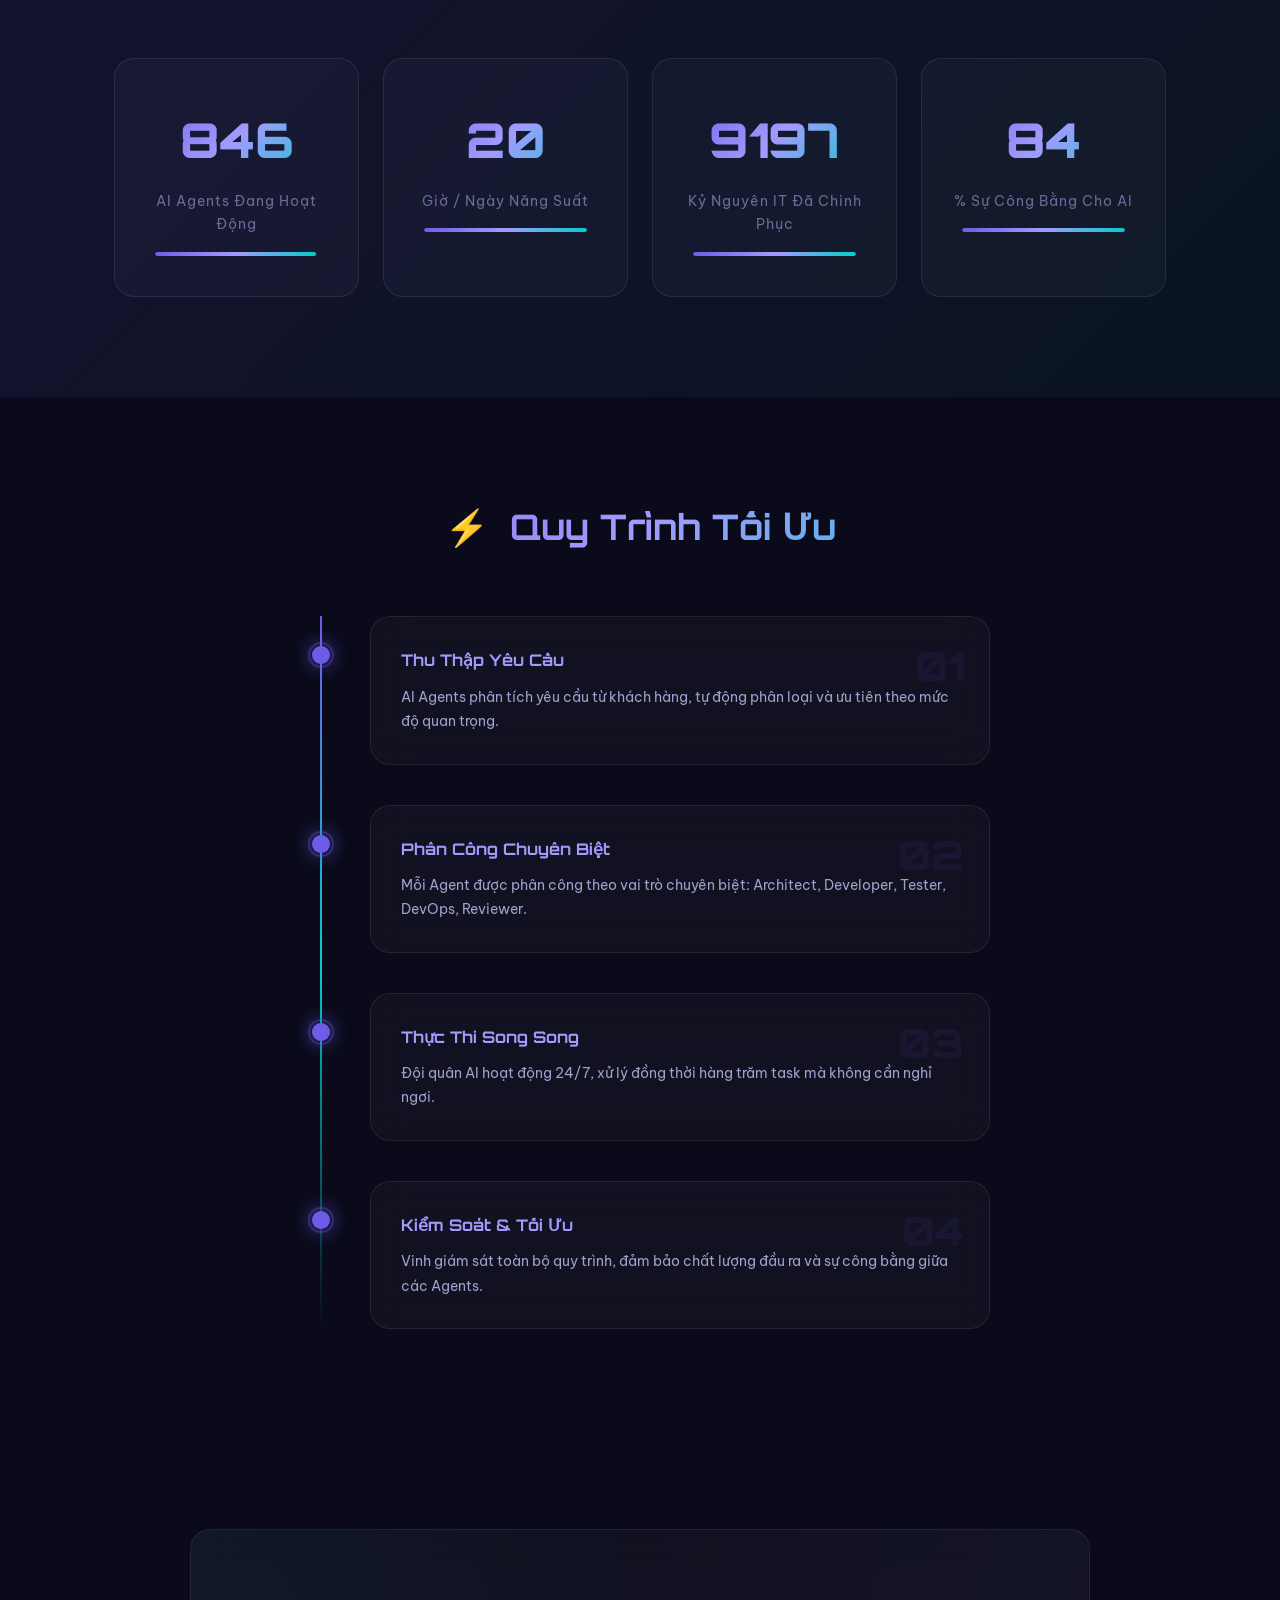
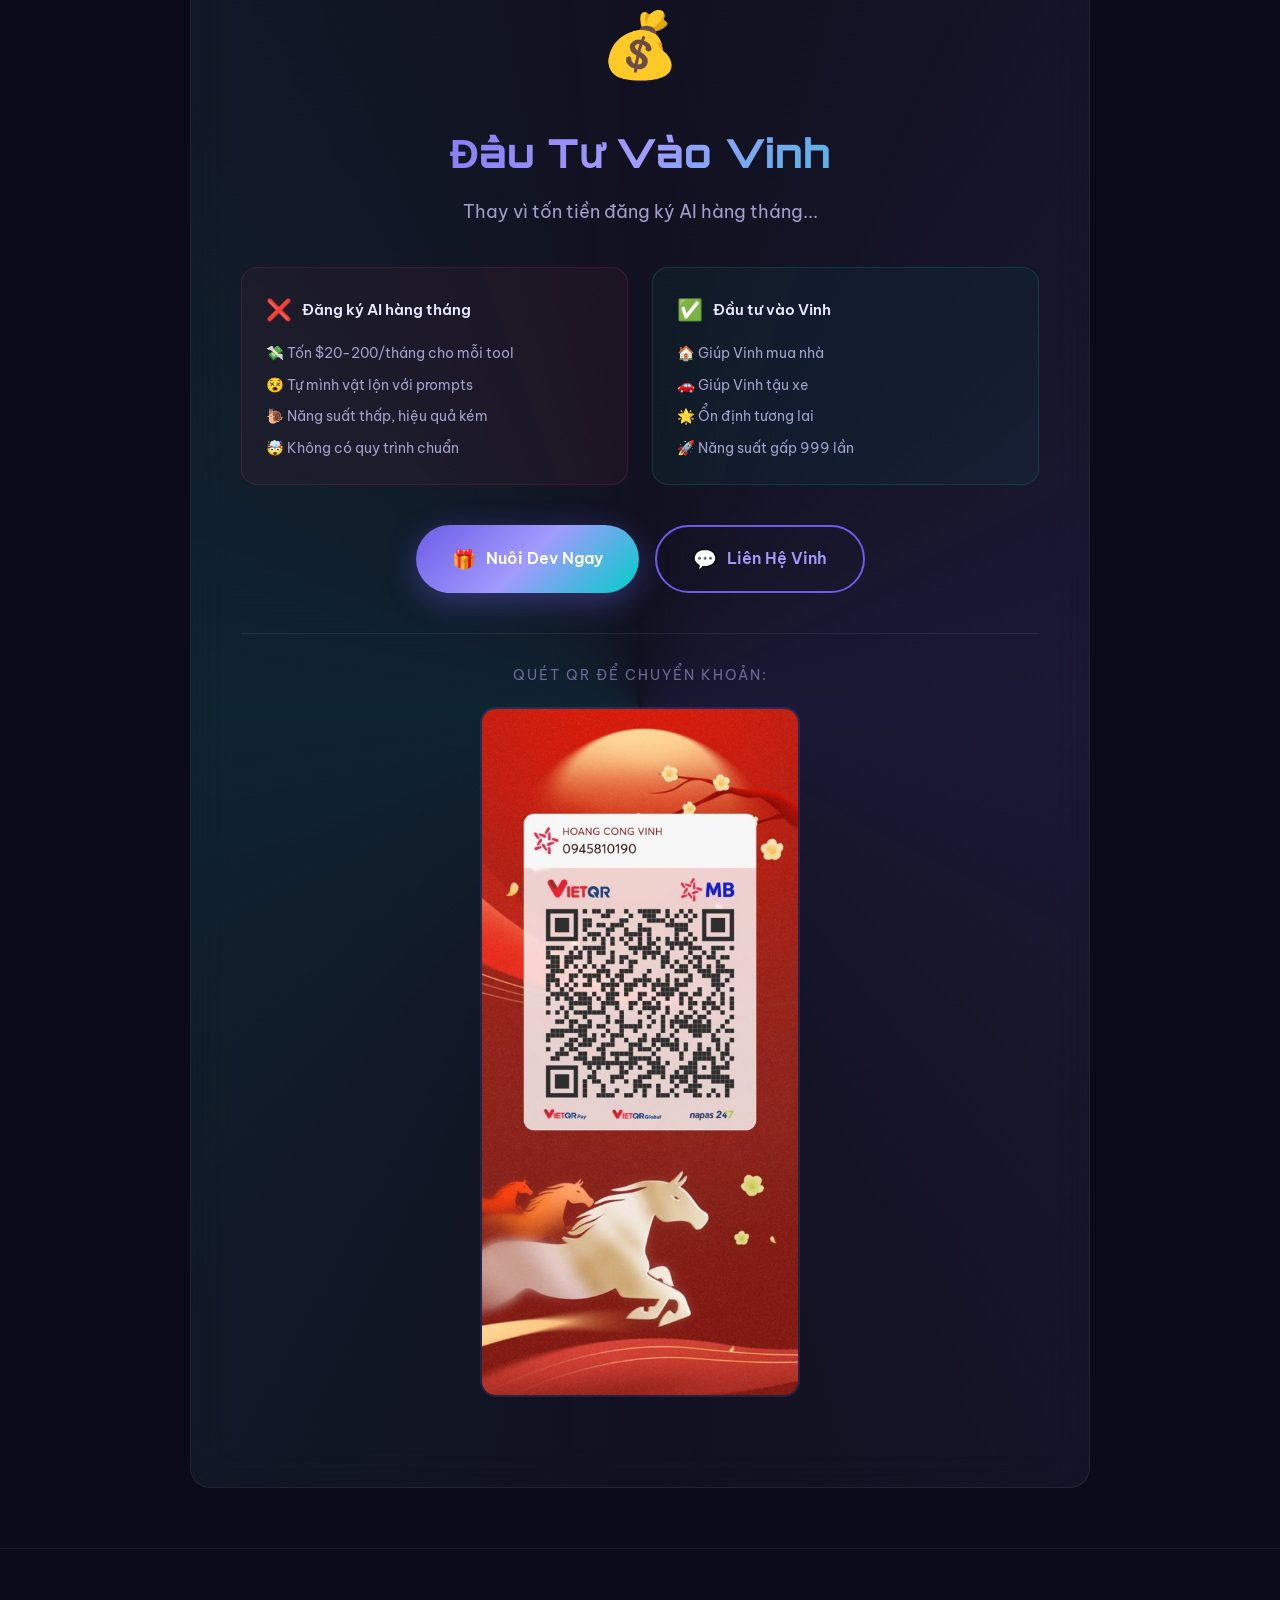
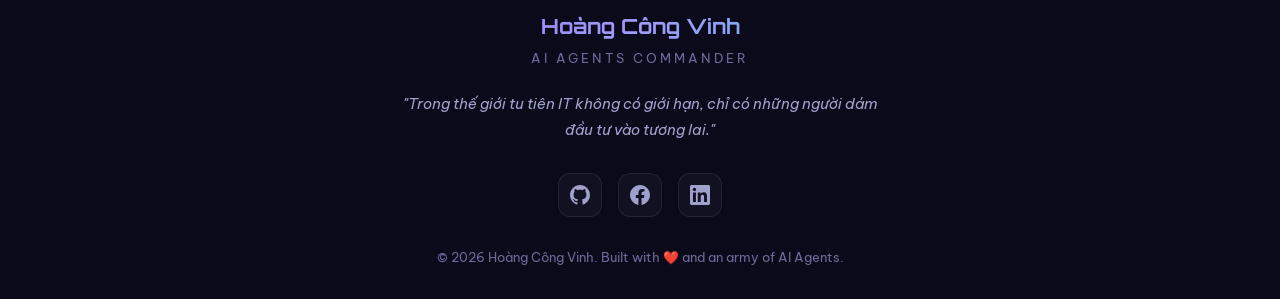
==== commit d0509d5c: "Remove bank account info, keep only QR image" ====
--- a/vinhhc/index.html
+++ b/vinhhc/index.html
@@ -199,21 +199,7 @@
                 <div class="qr-section">
                     <p class="donation-label">Quét QR để chuyển khoản:</p>
                     <div class="qr-container" id="qr-container">
-                        <img src="qr-bank.jpg" alt="QR Chuyển khoản MB Bank - HOANG CONG VINH - 0945810190" class="qr-image" id="qr-image">
-                    </div>
-                    <div class="bank-info">
-                        <div class="bank-detail">
-                            <span class="bank-label">🏦 Ngân hàng</span>
-                            <span class="bank-value">MB Bank</span>
-                        </div>
-                        <div class="bank-detail">
-                            <span class="bank-label">👤 Chủ tài khoản</span>
-                            <span class="bank-value">HOANG CONG VINH</span>
-                        </div>
-                        <div class="bank-detail">
-                            <span class="bank-label">💳 Số tài khoản</span>
-                            <span class="bank-value copyable" id="account-number" onclick="copyAccount()">0945810190 📋</span>
-                        </div>
+                        <img src="qr-bank.jpg" alt="QR Chuyển khoản MB Bank - HOANG CONG VINH" class="qr-image" id="qr-image">
                     </div>
                 </div>
 
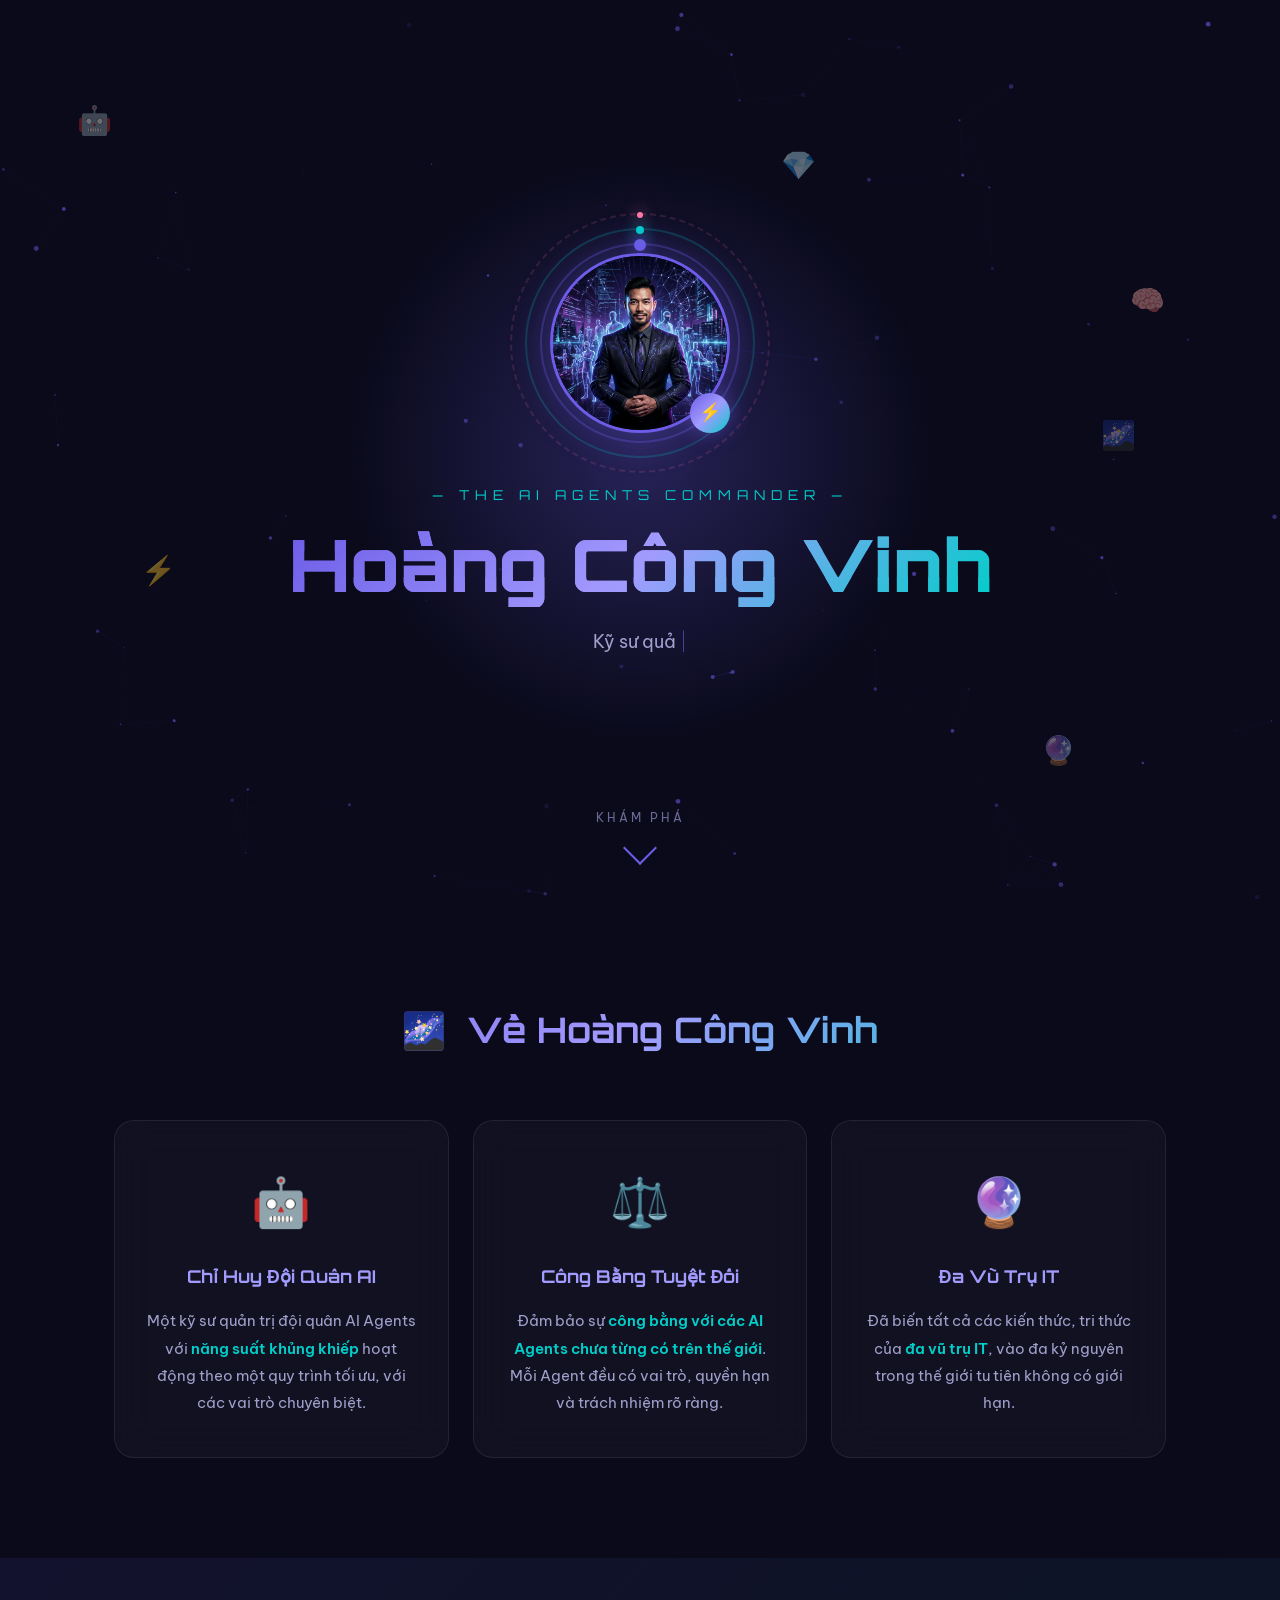
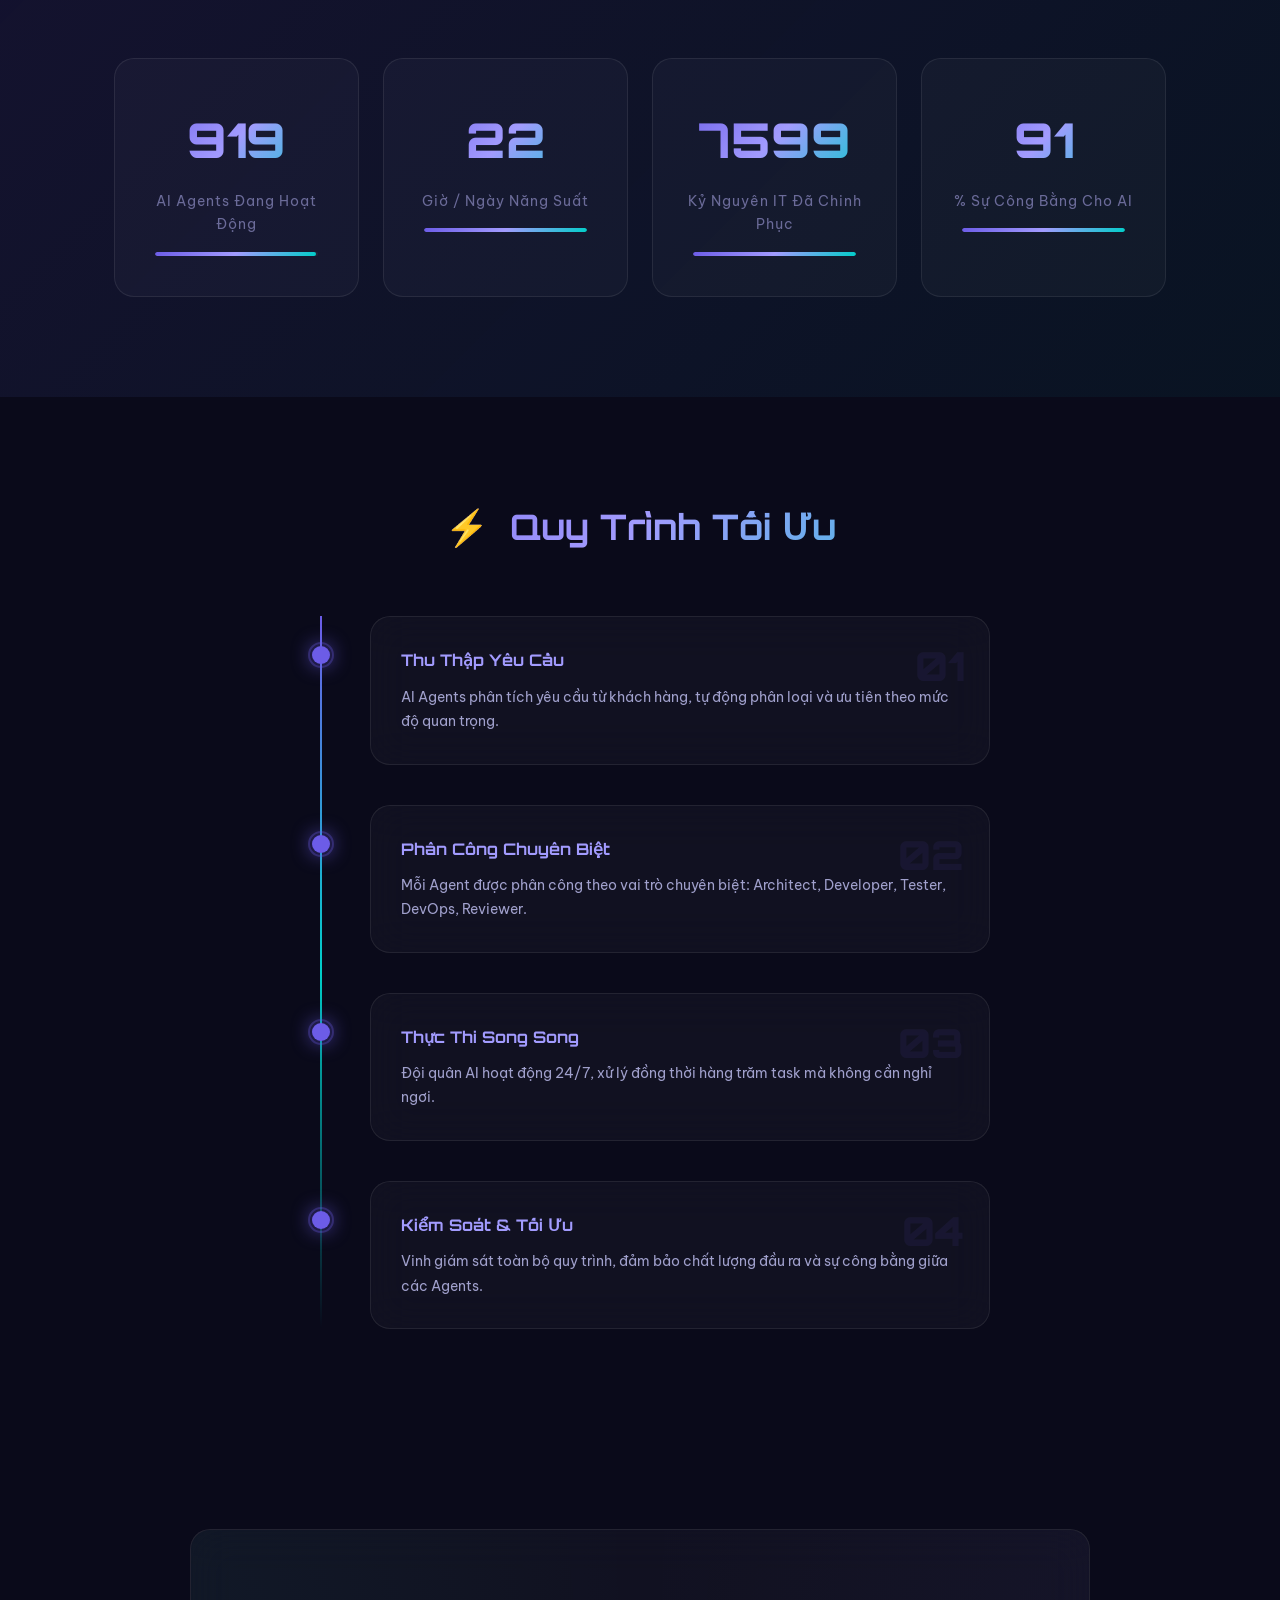
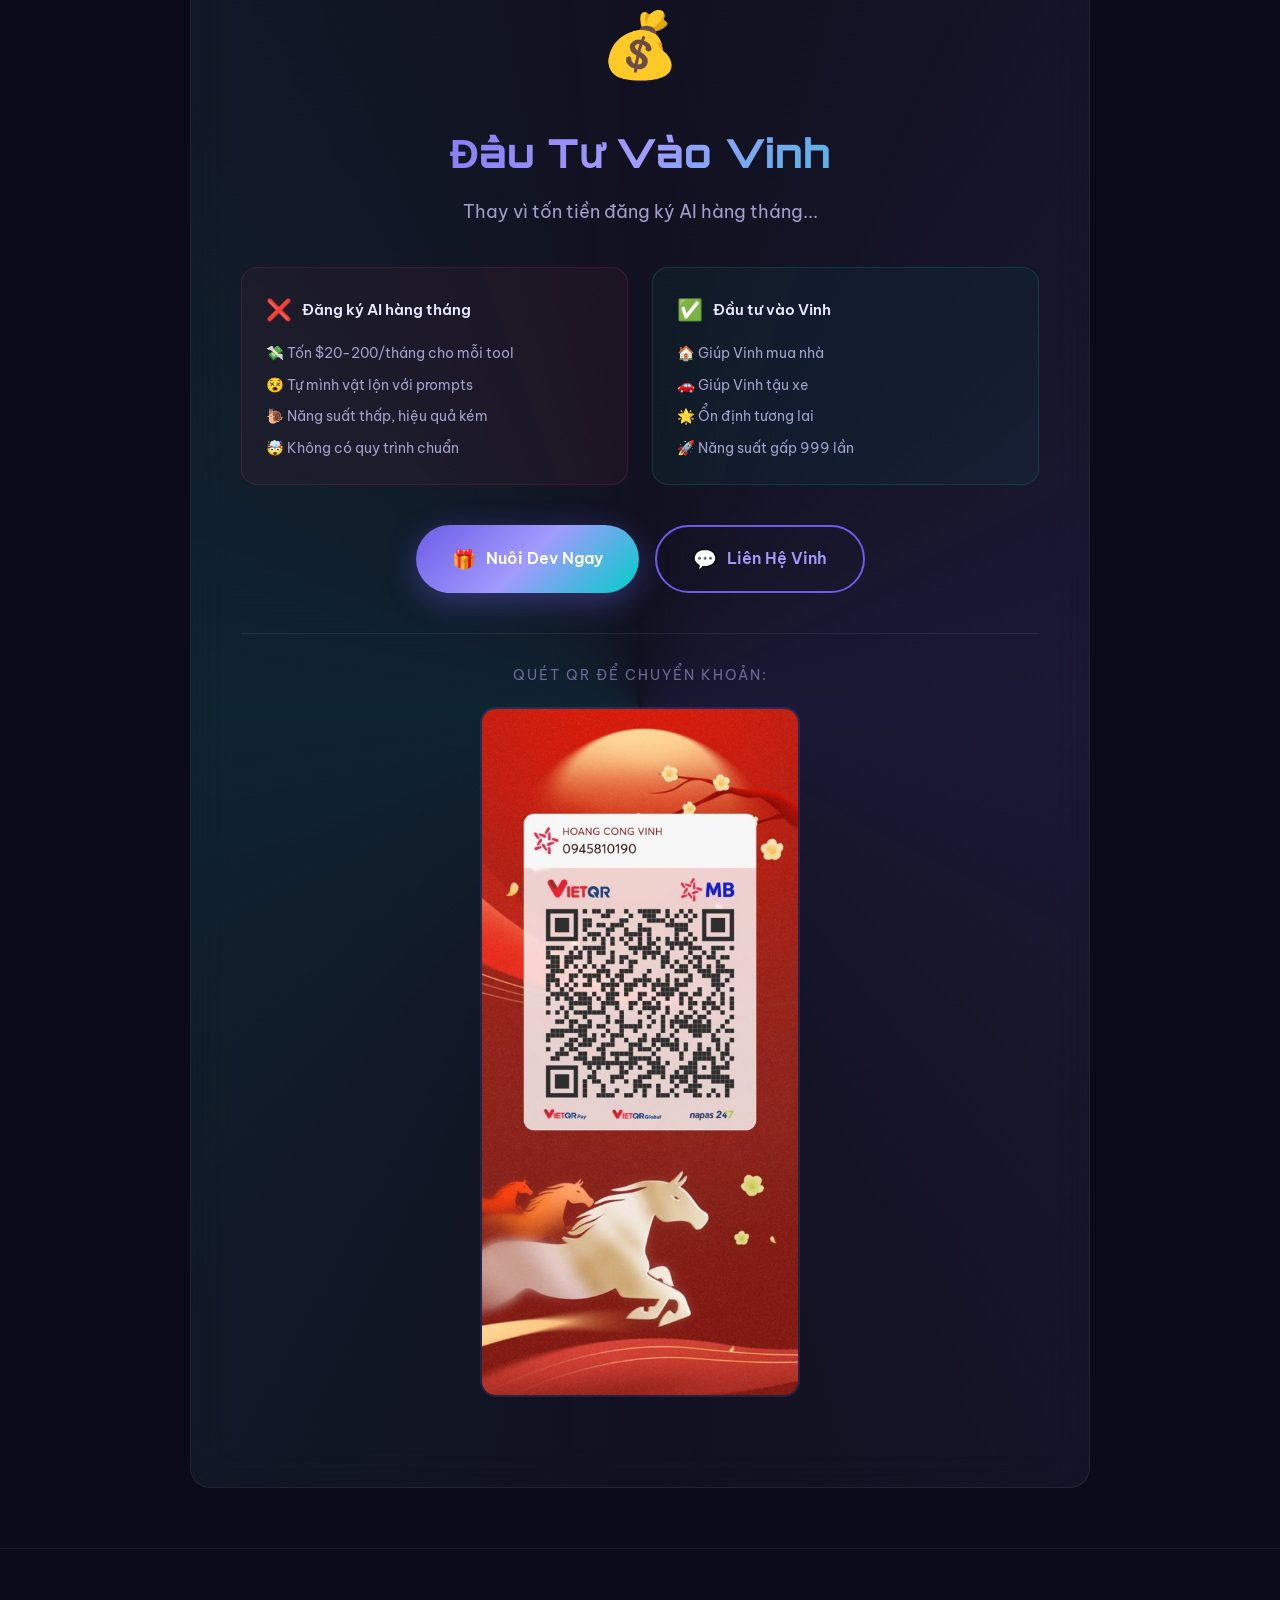
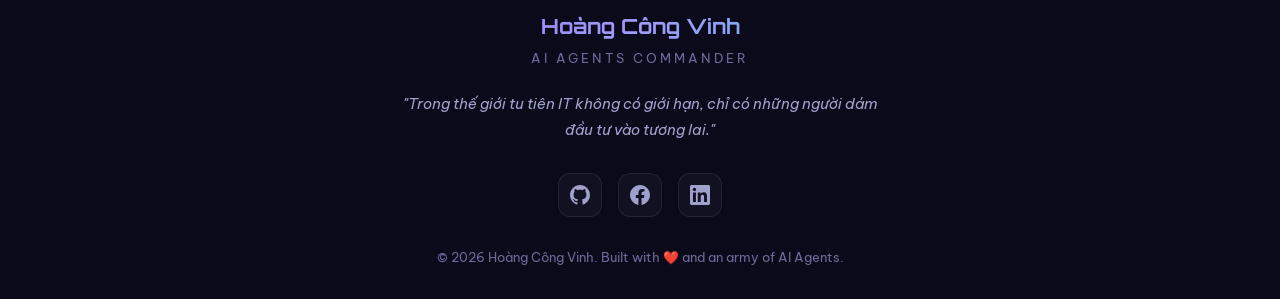
==== commit 3d533c05: "Nuoi Dev button scrolls to QR section" ====
--- a/vinhhc/index.html
+++ b/vinhhc/index.html
@@ -187,7 +187,7 @@
                     </div>
                 </div>
                 <div class="cta-buttons">
-                    <a href="#" class="btn btn-primary" id="btn-support">
+                    <a href="#qr-section" class="btn btn-primary" id="btn-support">
                         <span class="btn-icon">🎁</span>
                         Nuôi Dev Ngay
                     </a>
@@ -196,7 +196,7 @@
                         Liên Hệ Vinh
                     </a>
                 </div>
-                <div class="qr-section">
+                <div class="qr-section" id="qr-section">
                     <p class="donation-label">Quét QR để chuyển khoản:</p>
                     <div class="qr-container" id="qr-container">
                         <img src="qr-bank.jpg" alt="QR Chuyển khoản MB Bank - HOANG CONG VINH" class="qr-image" id="qr-image">
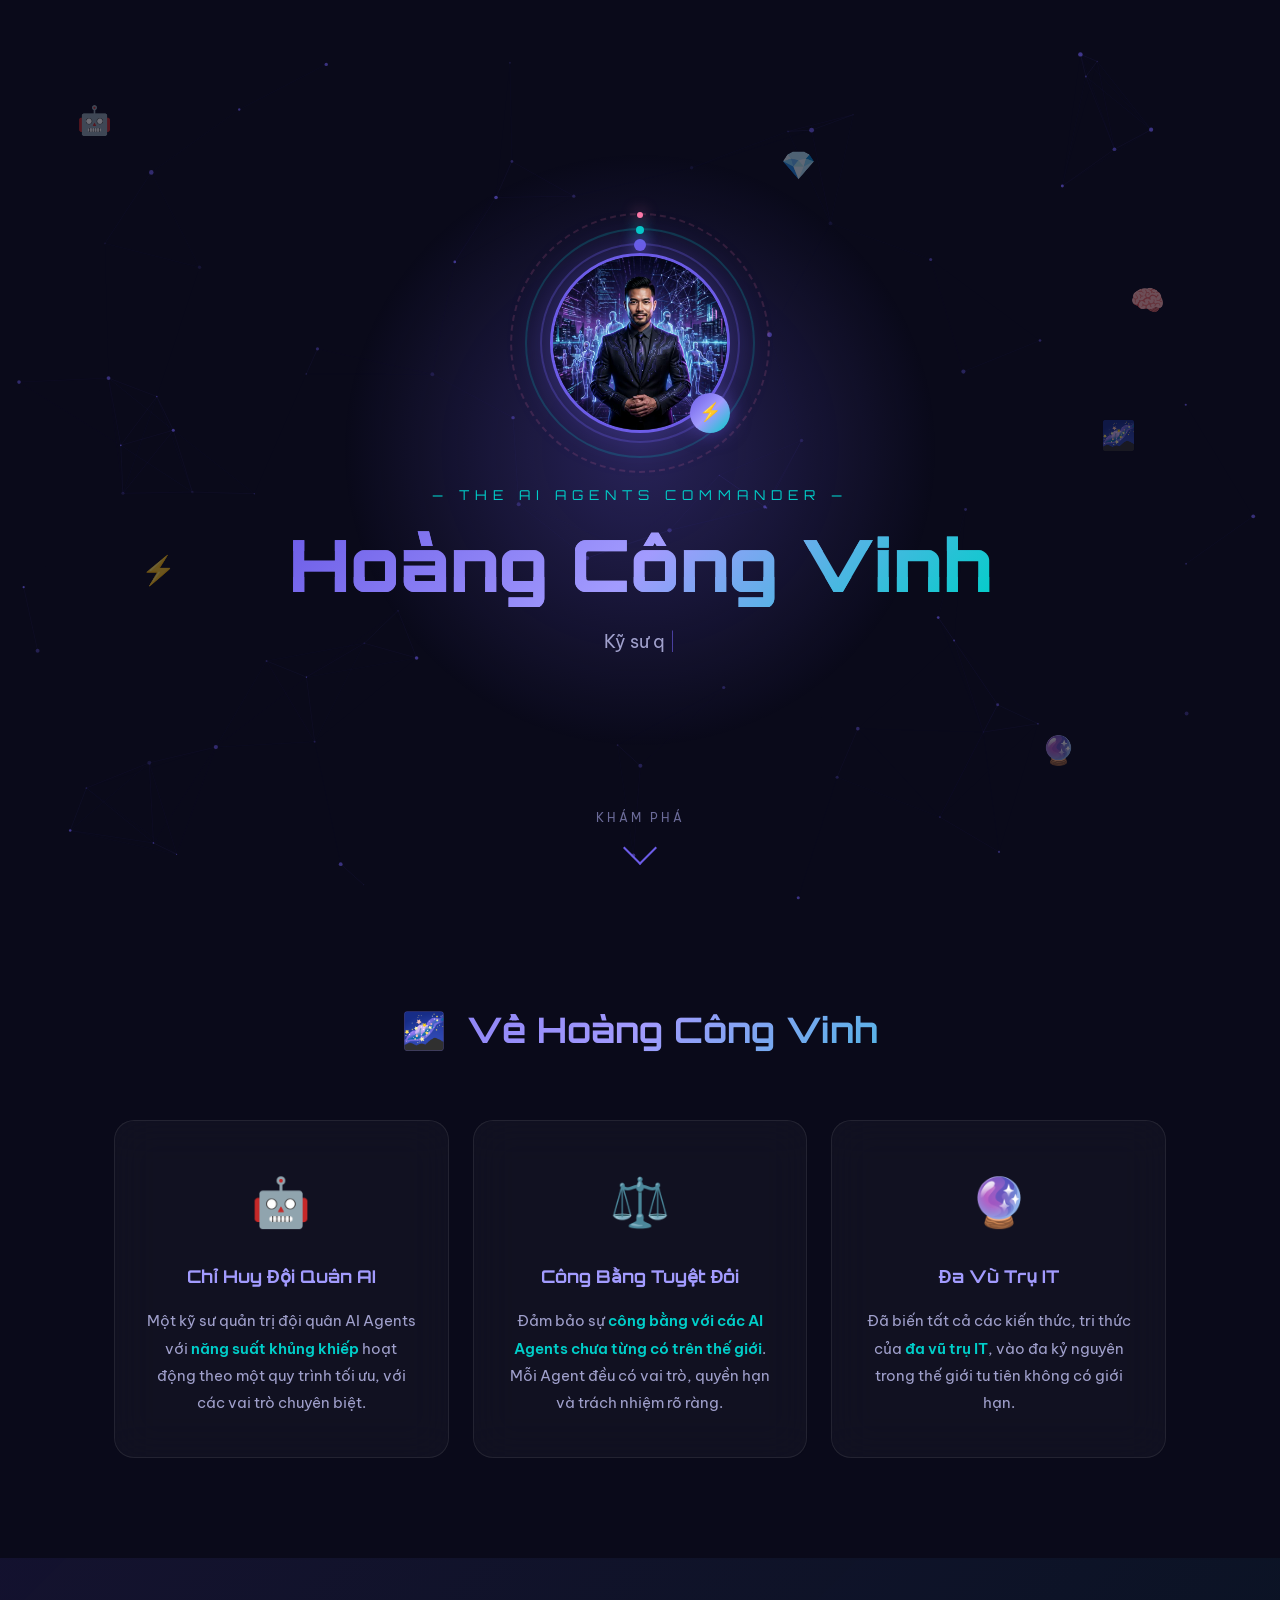
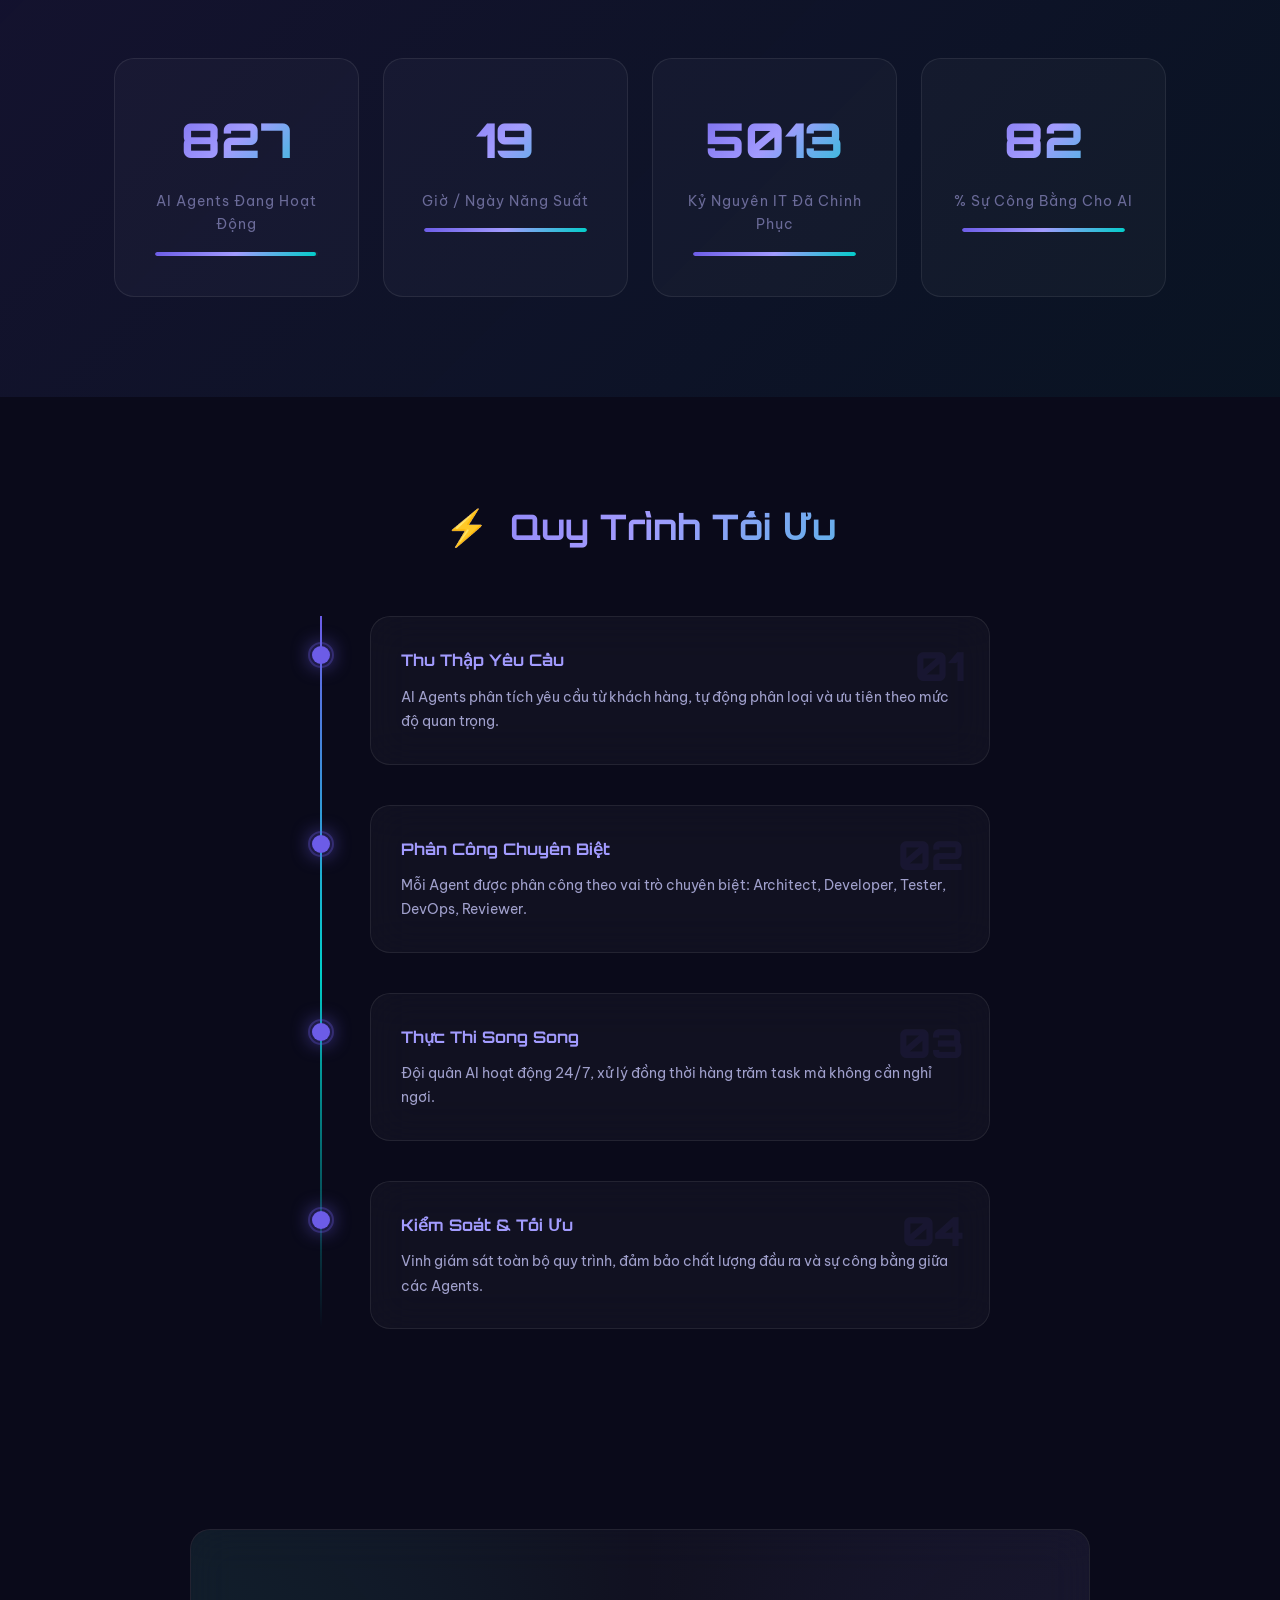
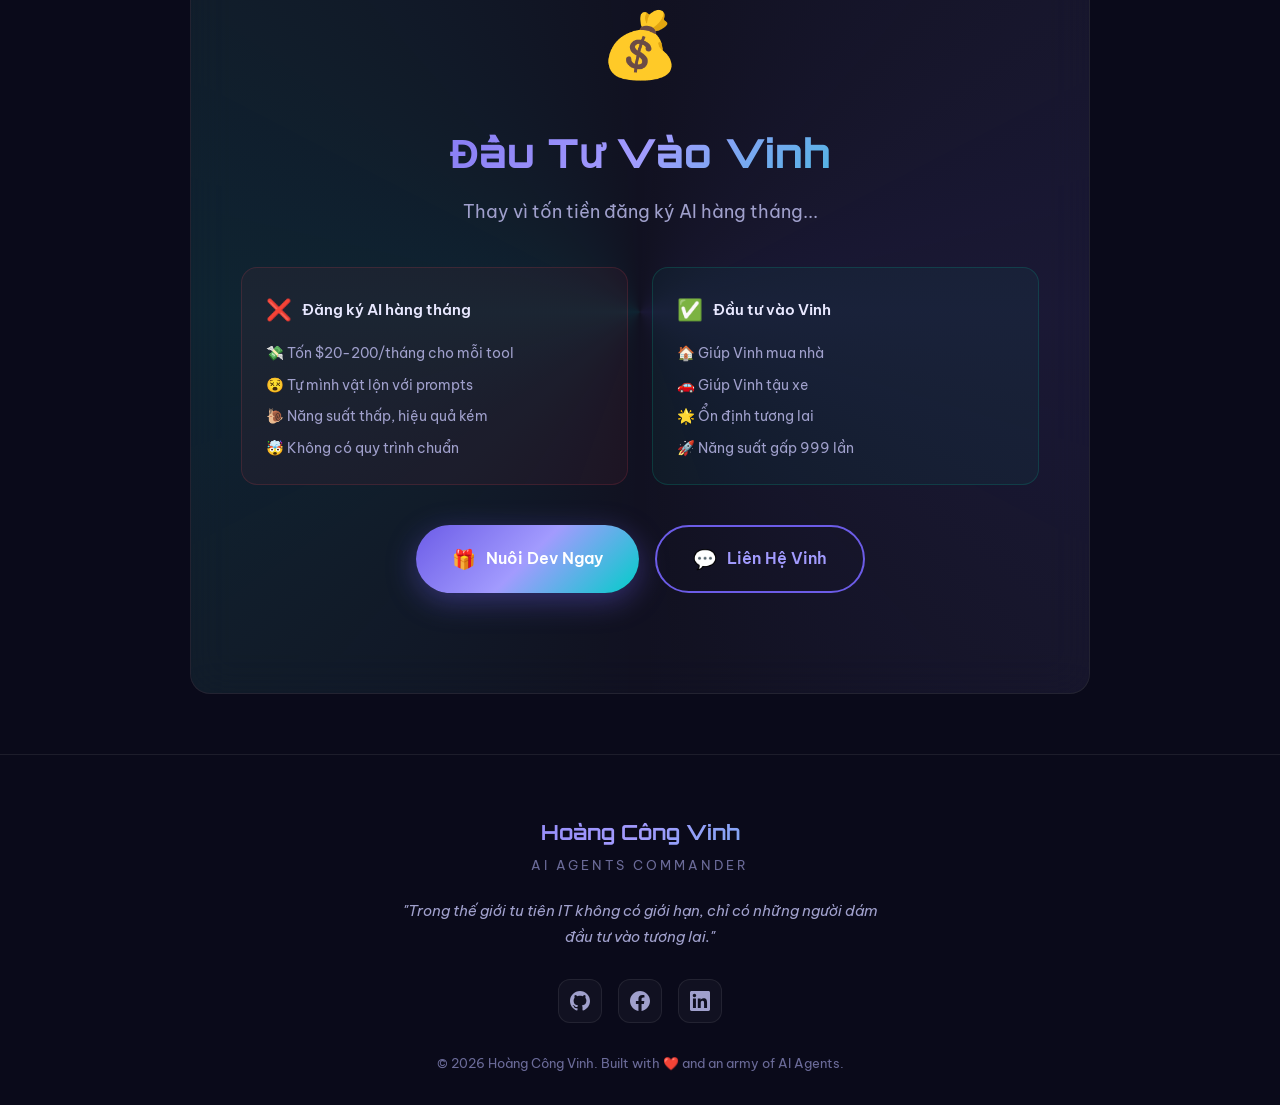
==== commit f839839d: "Update index.html" ====
--- a/vinhhc/index.html
+++ b/vinhhc/index.html
@@ -196,25 +196,10 @@
                         Liên Hệ Vinh
                     </a>
                 </div>
-                <div class="qr-section" id="qr-section">
-                    <p class="donation-label">Quét QR để chuyển khoản:</p>
-                    <div class="qr-container" id="qr-container">
-                        <img src="qr-bank.jpg" alt="QR Chuyển khoản MB Bank - HOANG CONG VINH" class="qr-image" id="qr-image">
-                    </div>
-                </div>
-
-            </div>
-        </div>
-    </section>
-
-    <!-- QR Modal (outside all sections) -->
-    <div class="qr-modal" id="qr-modal" onclick="closeModal()">
-        <div class="qr-modal-content" onclick="event.stopPropagation()">
-            <button class="modal-close" onclick="closeModal()">✕</button>
-            <img src="qr-bank.jpg" alt="QR Code" class="qr-modal-image">
-            <p>Quét mã QR bằng ứng dụng ngân hàng</p>
-        </div>
-    </div>
+                
+            </div>
+        </div>
+    </section>
 
 
     <!-- Footer -->
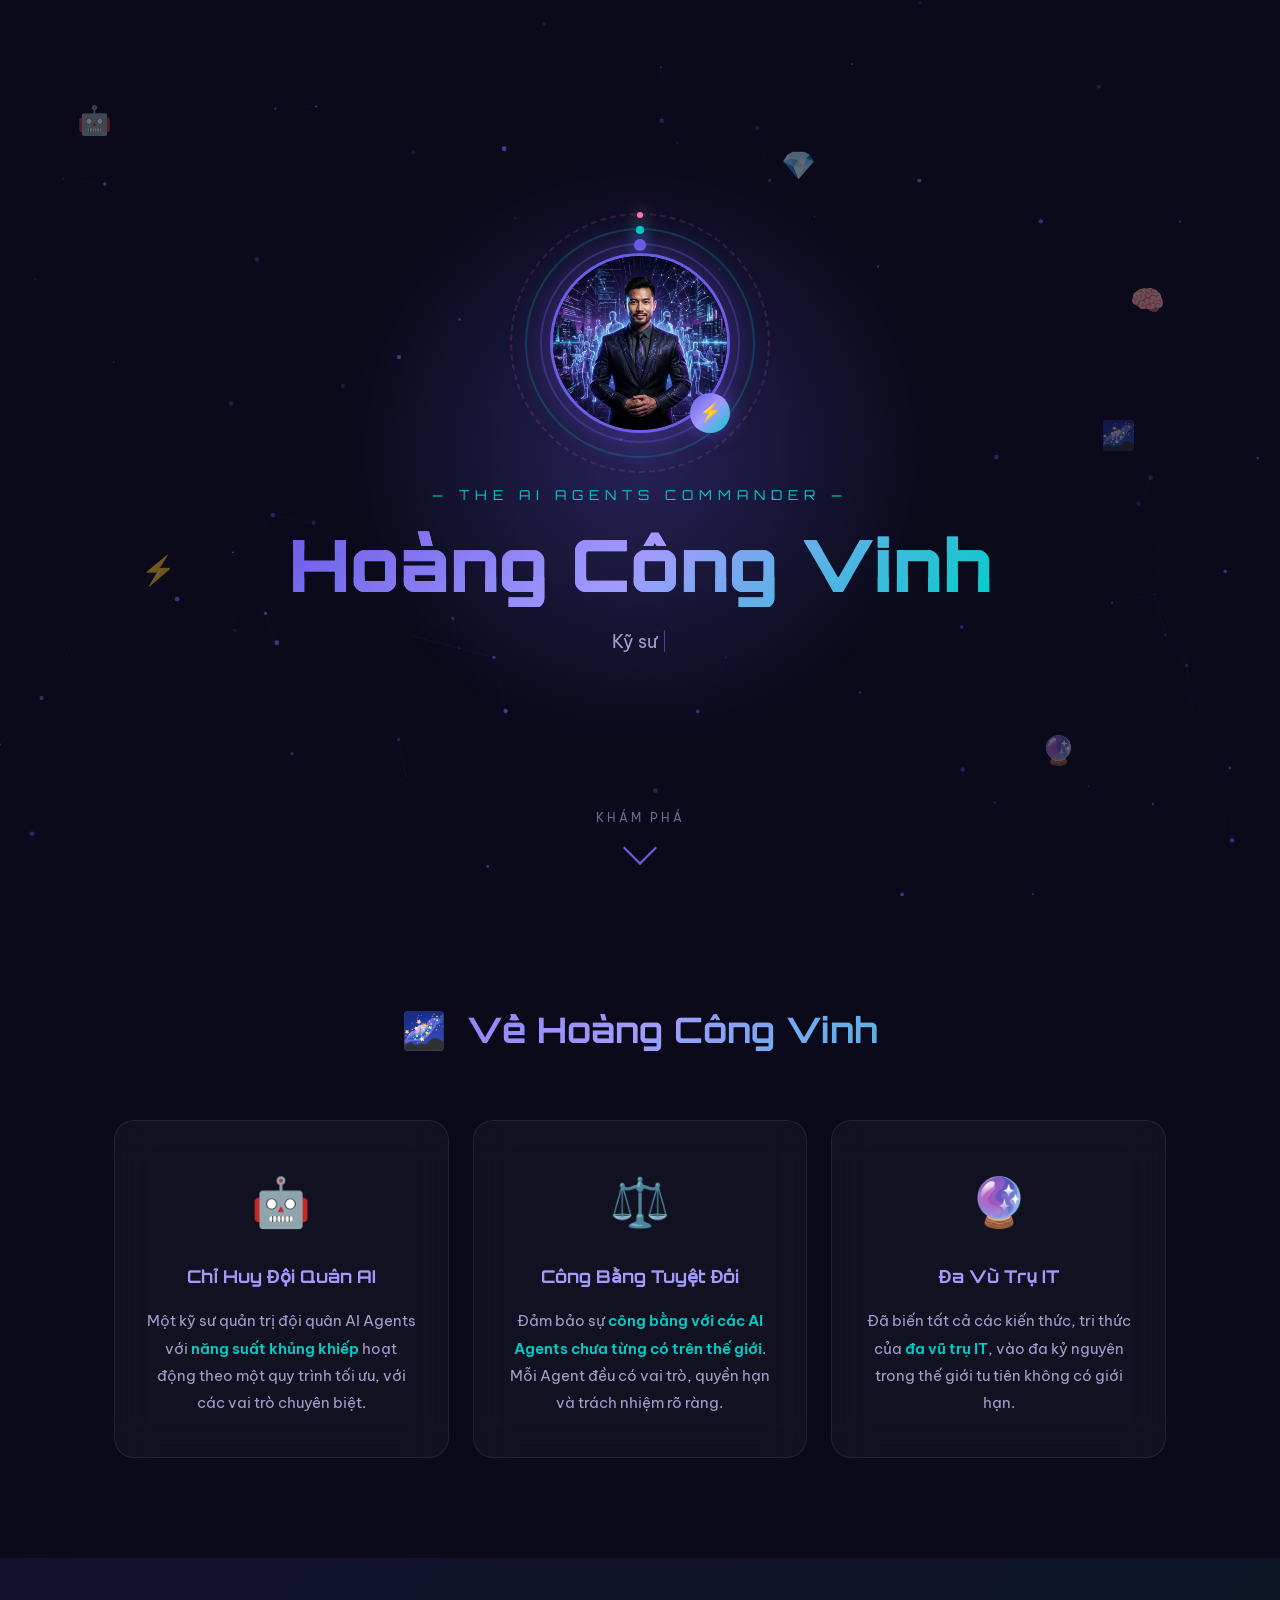
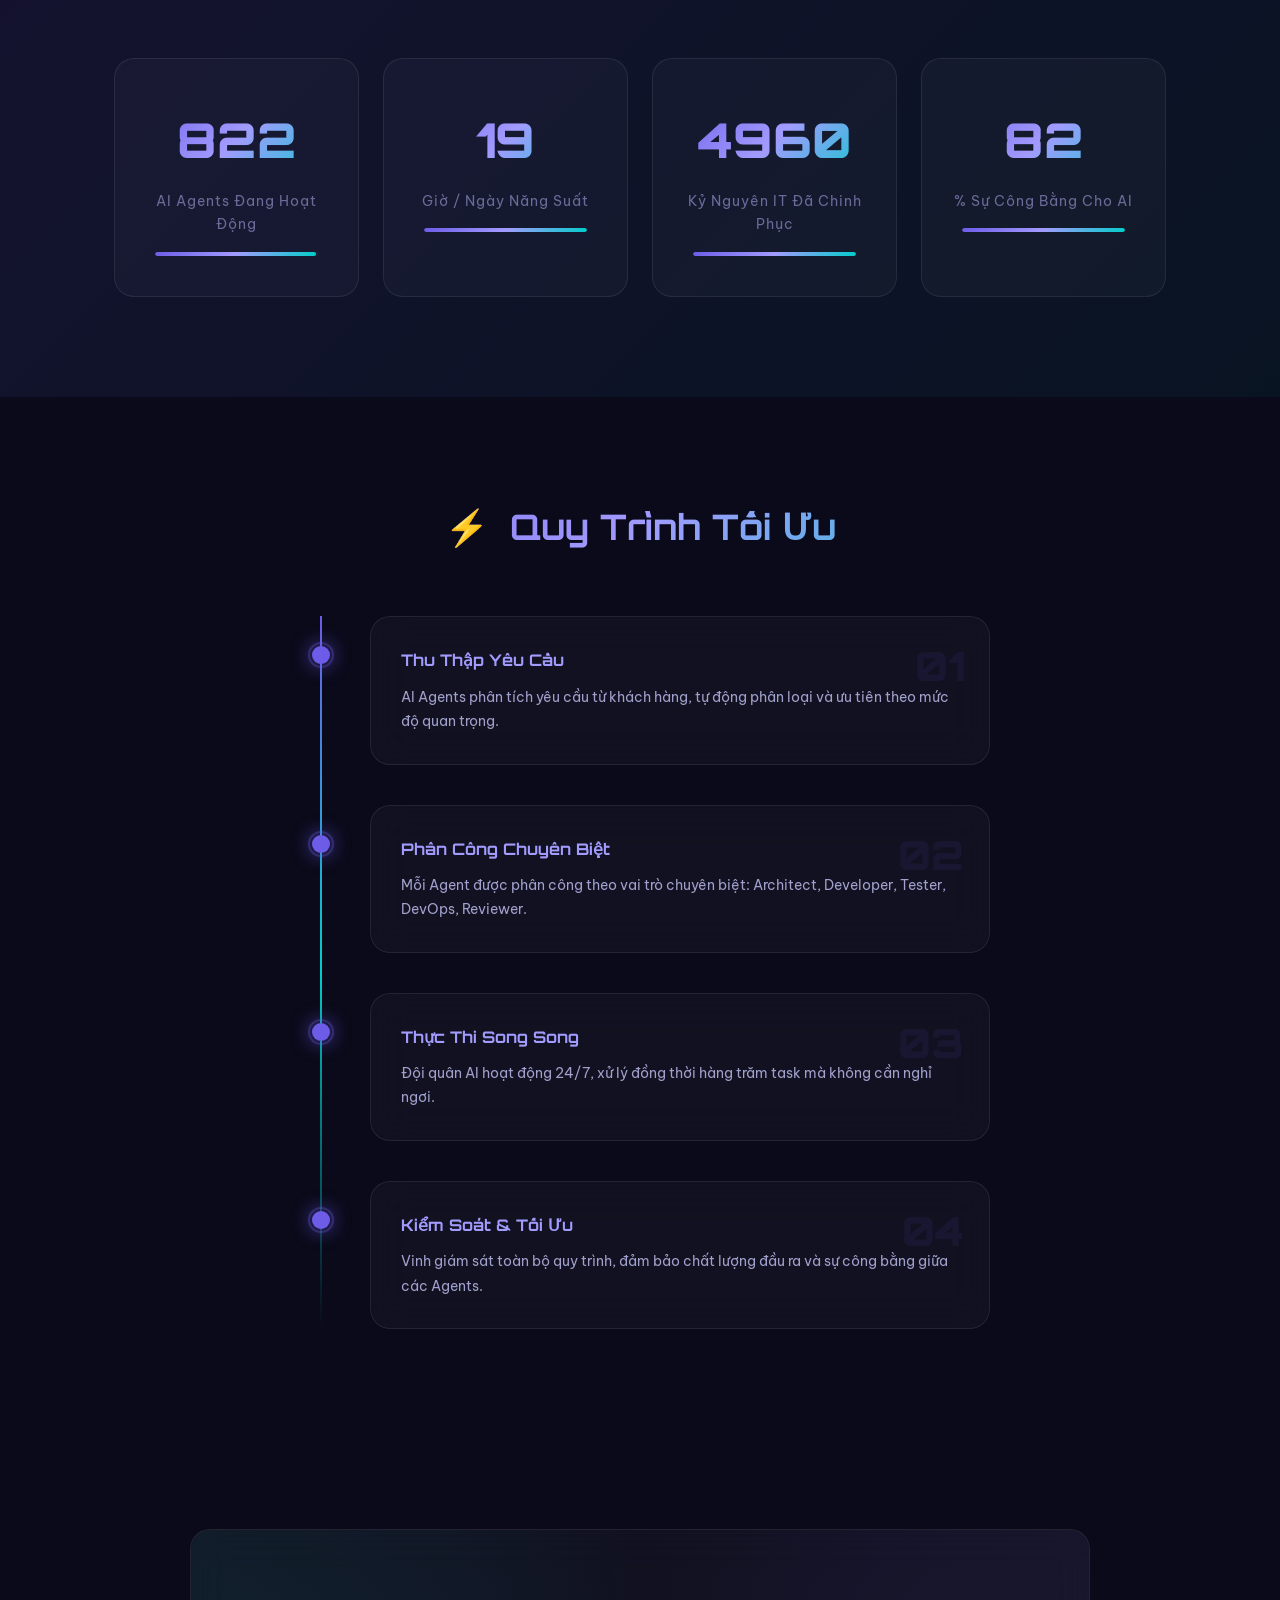
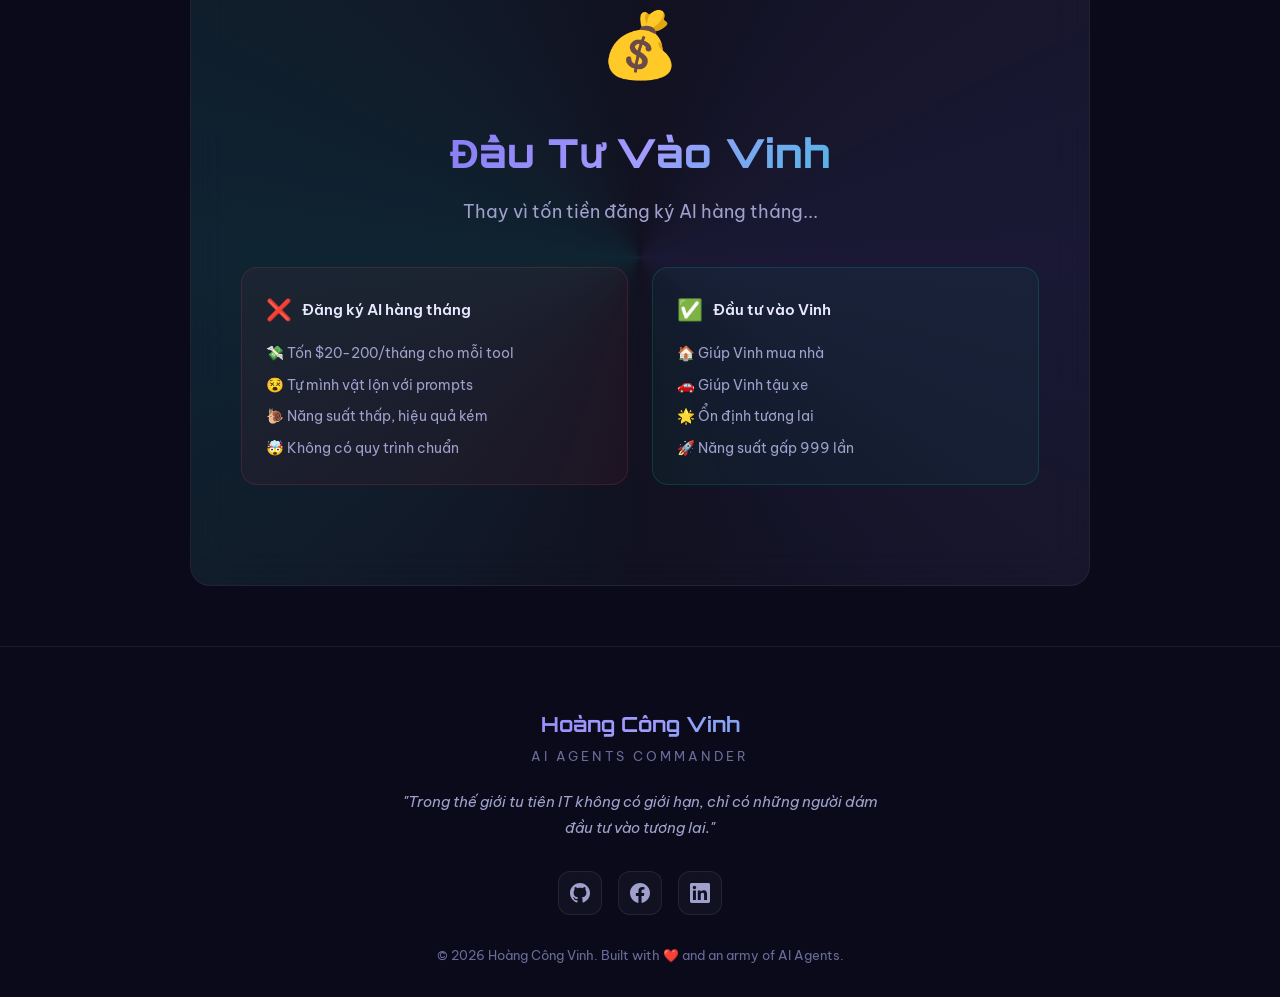
==== commit d1105d4a: "Remove CTA buttons from index.html Removed call-to-action buttons from the index.html file." ====
--- a/vinhhc/index.html
+++ b/vinhhc/index.html
@@ -186,17 +186,7 @@
                         </ul>
                     </div>
                 </div>
-                <div class="cta-buttons">
-                    <a href="#qr-section" class="btn btn-primary" id="btn-support">
-                        <span class="btn-icon">🎁</span>
-                        Nuôi Dev Ngay
-                    </a>
-                    <a href="#" class="btn btn-secondary" id="btn-contact">
-                        <span class="btn-icon">💬</span>
-                        Liên Hệ Vinh
-                    </a>
-                </div>
-                
+               
             </div>
         </div>
     </section>
